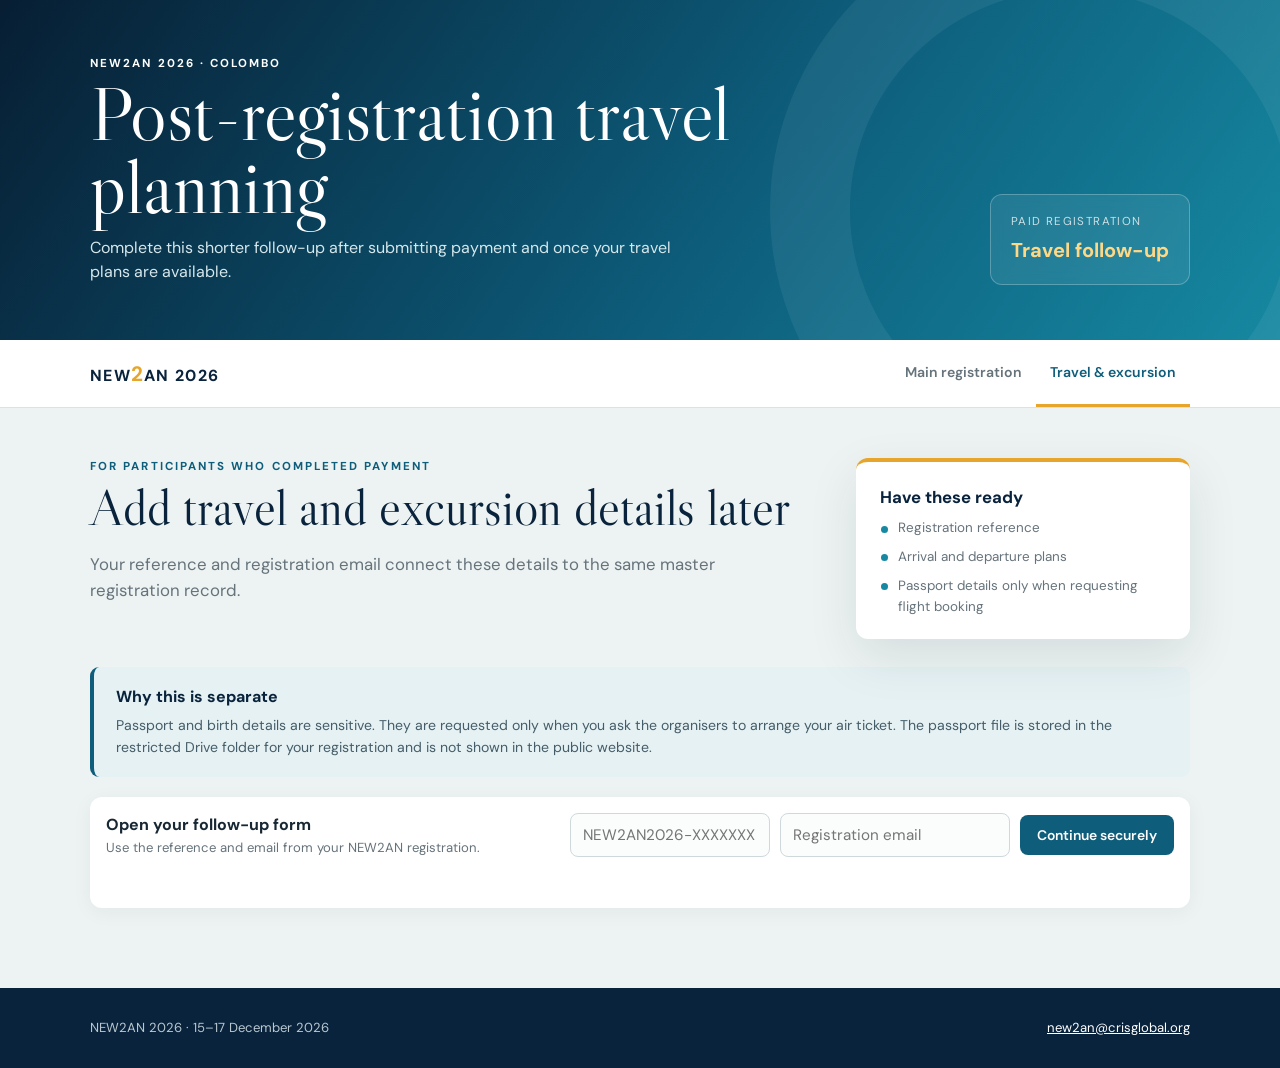
==== excursion.html @ 3b858850 "changes" ====
<!doctype html>
<html lang="en">
<head>
  <meta charset="utf-8">
  <meta name="viewport" content="width=device-width,initial-scale=1,viewport-fit=cover">
  <meta name="description" content="Secure NEW2AN 2026 post-registration travel and excursion planning.">
  <title>NEW2AN 2026 | Post-registration travel</title>
  <link rel="preconnect" href="https://fonts.googleapis.com">
  <link rel="preconnect" href="https://fonts.gstatic.com" crossorigin>
  <link href="https://fonts.googleapis.com/css2?family=DM+Sans:wght@400;500;600;700&amp;family=Libre+Caslon+Display&amp;display=swap" rel="stylesheet">
  <link rel="stylesheet" href="style.css?v=6">
  <link rel="stylesheet" href="extended.css?v=7">
  <script defer src="excursion.js?v=2"></script>
</head>
<body class="travel-page">
  <header class="travel-hero">
    <div class="wrap travel-hero-inner"><div><p class="eyebrow">NEW2AN 2026 · Colombo</p><h1>Post-registration travel planning</h1><p>Complete this shorter follow-up after submitting payment and once your travel plans are available.</p></div><div class="travel-step"><span>Paid registration</span><strong>Travel follow-up</strong></div></div>
  </header>
  <nav class="topbar"><a class="brand" href="index.html#registration">NEW<span>2</span>AN 2026</a><div><a class="nav-link" href="index.html#registration">Main registration</a><a class="nav-link active" href="excursion.html">Travel &amp; excursion</a></div></nav>

  <main class="wrap travel-main">
    <section class="travel-intro"><div><p class="eyebrow ink">For participants who completed payment</p><h2>Add travel and excursion details later</h2><p>Your reference and registration email connect these details to the same master registration record.</p></div><aside><strong>Have these ready</strong><span>Registration reference</span><span>Arrival and departure plans</span><span>Passport details only when requesting flight booking</span></aside></section>

    <section class="privacy-callout"><strong>Why this is separate</strong><p>Passport and birth details are sensitive. They are requested only when you ask the organisers to arrange your air ticket. The passport file is stored in the restricted Drive folder for your registration and is not shown in the public website.</p></section>

    <section id="unlock-card" class="lookup-card travel-lookup">
      <div><strong>Open your follow-up form</strong><span>Use the reference and email from your NEW2AN registration.</span></div>
      <input id="travel-reference" aria-label="Registration reference" placeholder="NEW2AN2026-XXXXXXX" autocomplete="off">
      <input id="travel-email" type="email" aria-label="Registration email" placeholder="Registration email" autocomplete="email">
      <button type="button" id="travel-load" class="btn primary">Continue securely</button>
      <p id="travel-load-message" class="form-message span-all" role="status" aria-live="polite"></p>
    </section>

    <form id="travel-form" class="form-shell travel-form" hidden novalidate>
      <div class="travel-progress"><span class="active">1 Verify</span><span>2 Travel</span><span>3 Excursion</span><span>4 Flight help</span><span>5 Confirm</span></div>
      <section class="form-section">
        <div class="section-heading"><span>01</span><div><h3>Verified registration</h3><p>We reuse your saved details rather than asking for them again.</p></div></div>
        <div class="record-banner"><div><small>Registration reference</small><strong id="loaded-reference"></strong></div><div><small>Participant</small><strong id="loaded-participant"></strong></div><div><small>Payment record</small><strong>Submitted</strong></div></div>
        <input name="Email" type="hidden">
      </section>

      <section class="form-section"><div class="section-heading"><span>02</span><div><h3>Visit planning</h3><p>Enter what is known now. These requests do not confirm bookings.</p></div></div><div class="grid two"><label>Full name as shown in passport<input name="Passport_Name"></label><label>Passport issuing country<input name="Passport_Issuing_Country"></label><label>Visa invitation support<select name="Visa_Support"><option>No</option><option>Yes — invitation/support letter needed</option><option>Not sure yet</option></select></label><label>Travel assistance<select name="Travel_Agency_Assistance" id="travel-assistance"><option>No</option><option>Yes — flight options</option><option>Yes — airport transfer</option><option>Yes — flights and transfer</option><option>Not sure yet</option></select></label><label>Accommodation assistance<select name="Accommodation_Assistance"><option>No</option><option>Yes — hotel recommendations</option><option>Yes — booking coordination</option><option>Not sure yet</option></select></label><label>Room preference<select name="Room_Preference"><option value="">Not decided</option><option>Single room</option><option>Twin room</option><option>Double room</option></select></label><label>Expected arrival date<input name="Arrival_Date" type="date"></label><label>Expected departure date<input name="Departure_Date" type="date"></label><label>Arrival flight / airport<input name="Arrival_Details"></label><label>Departure flight / airport<input name="Departure_Details"></label><label>Transport to conference venue<select name="Venue_Transport"><option value="">Not decided</option><option>Organizer-arranged transport requested</option><option>Hotel transport</option><option>Taxi / ride-hailing</option><option>Self-arranged</option></select></label><label>Dietary preference<select name="Dietary_Preference"><option value="">Not specified</option><option>Vegetarian</option><option>Non-vegetarian</option><option>Halal</option></select></label><label>Accessibility or mobility support<input name="Accessibility_Needs"></label><label>Emergency contact name<input name="Emergency_Contact_Name"></label><label>Emergency contact phone<input name="Emergency_Contact_Phone" type="tel"></label></div><label>Travel or accommodation notes<textarea name="Visit_Notes" rows="3"></textarea></label></section>

      <section class="form-section"><div class="section-heading"><span>03</span><div><h3>Excursion</h3><p>Record interest now; final route and arrangements will be issued separately.</p></div></div><div class="grid two"><label>Would you join the excursion?<select name="Excursion_Interest" id="travel-excursion-interest"><option>No</option><option>Yes</option><option>Maybe — send details when available</option></select></label><label>Total participants<input name="Excursion_Participant_Count" type="number" min="1" max="10" value="1"></label></div><div id="travel-excursion-details" hidden><div class="grid two"><label>Additional participant names<textarea name="Excursion_Participant_Names" rows="2"></textarea></label><label>Relationship / group details<input name="Excursion_Group_Details"></label><label>Activity level<select name="Excursion_Activity_Level"><option>Low — short walks and frequent rests</option><option selected>Moderate — normal sightseeing</option><option>Active — longer walks / uneven surfaces</option></select></label><label>Mobility needs<input name="Excursion_Mobility_Needs"></label><label>Dietary or allergy notes<input name="Excursion_Dietary_Needs"></label><label>Preferred guide language<input name="Excursion_Guide_Language"></label></div></div></section>

      <section id="ticket-details" class="form-section" hidden>
        <div class="section-heading"><span>04</span><div><h3>Flight &amp; passport requirements</h3><p>Required only when asking the organiser to arrange flight options.</p></div></div>
        <div class="identity-source"><strong>Reused from registration</strong><span id="reused-identity"></span></div>
        <div class="grid two"><label>Departure city / airport <b>*</b><input name="Ticket_Departure_City_Airport"></label><label>Preferred departure date from home country <b>*</b><input name="Preferred_Departure_Home_Date" type="date"></label><label>Preferred arrival date in Sri Lanka <b>*</b><input name="Preferred_Arrival_Sri_Lanka_Date" type="date"></label><label>Preferred departure date from Sri Lanka <b>*</b><input name="Preferred_Departure_Sri_Lanka_Date" type="date"></label><label>Preferred departure time from Sri Lanka <b>*</b><input name="Preferred_Departure_Sri_Lanka_Time" type="time"></label><label>Destination city / airport <b>*</b><input name="Ticket_Destination_City_Airport"></label><label>Passport number <b>*</b><input name="Passport_Number" autocomplete="off"></label><label>Date of birth <b>*</b><input name="Date_of_Birth" type="date"></label><label>Passport date of issue <b>*</b><input name="Passport_Issue_Date" type="date"></label><label>Passport date of expiry <b>*</b><input name="Passport_Expiry_Date" type="date"></label><label>Place / country of birth <b>*</b><input name="Place_Country_of_Birth"></label><label>Upload passport bio page <b>*</b><input id="passport-file" type="file" accept=".pdf,.jpg,.jpeg,.png,.webp,application/pdf,image/jpeg,image/png,image/webp"><small>One PDF or image, maximum 5 MB.</small></label><p id="passport-file-status" class="microcopy span-2">No passport file selected.</p></div>
      </section>

      <section class="form-section">
        <div class="section-heading"><span>05</span><div><h3>Review and submit</h3><p>Submitting adds these details to your existing master registration record.</p></div></div>
        <label class="check"><input type="checkbox" name="Travel_Details_Consent" required><span>I confirm that the details are accurate and authorise the NEW2AN organising team to use and, where necessary, share them with its approved travel service provider solely to coordinate the requested travel arrangements. <b>*</b></span></label>
        <button type="submit" id="travel-submit" class="btn primary submit">Save travel &amp; excursion details</button>
        <p id="travel-message" class="form-message" role="status" aria-live="polite"></p>
      </section>
    </form>
  </main>
  <footer><span>NEW2AN 2026 · 15–17 December 2026</span><a href="mailto:new2an@crisglobal.org">new2an@crisglobal.org</a></footer>
</body>
</html>
---- style.css ----
:root{--navy:#09233c;--blue:#0d5d7b;--sea:#1688a1;--gold:#e8a52b;--paper:#f6f3ed;--white:#fff;--ink:#172733;--muted:#66737b;--line:#dbe2e4;--danger:#a43d32;--shadow:0 18px 50px rgba(9,35,60,.1)}*{box-sizing:border-box}html{scroll-behavior:smooth}body{margin:0;background:var(--paper);color:var(--ink);font-family:'DM Sans',sans-serif;line-height:1.55}.wrap{width:min(1100px,calc(100% - 36px));margin-inline:auto}.hero{height:clamp(230px,30vw,410px);position:relative;overflow:hidden;background:var(--navy)}.hero img{width:100%;height:100%;object-fit:cover;object-position:center;display:block}.hero-shade{position:absolute;inset:0;background:linear-gradient(90deg,rgba(4,23,39,.73),rgba(4,23,39,.08) 55%,rgba(4,23,39,.2))}.hero-copy{position:absolute;left:max(18px,calc((100% - 1100px)/2));bottom:clamp(25px,5vw,70px);color:white;text-shadow:0 2px 20px rgba(0,0,0,.35)}.hero-copy h1,.intro h2,.dashboard h2{font-family:'Libre Caslon Display',serif;font-weight:400;margin:.15rem 0;font-size:clamp(2rem,4vw,4rem);line-height:1}.hero-copy>p:last-child{font-size:clamp(.9rem,2vw,1.2rem);margin:.7rem 0}.eyebrow{text-transform:uppercase;letter-spacing:.18em;font-size:.72rem;font-weight:700;margin:0}.eyebrow.ink{color:var(--blue)}.topbar{height:68px;background:rgba(255,255,255,.96);display:flex;align-items:center;justify-content:space-between;padding:0 max(18px,calc((100% - 1100px)/2));position:sticky;top:0;z-index:10;border-bottom:1px solid var(--line);backdrop-filter:blur(12px)}.brand{color:var(--navy);font-weight:700;text-decoration:none;letter-spacing:.08em}.brand span{color:var(--gold);font-size:1.3em}.nav-link{border:0;background:none;padding:23px 14px;color:var(--muted);font:600 .88rem inherit;cursor:pointer;border-bottom:3px solid transparent}.nav-link.active{color:var(--blue);border-color:var(--gold)}.view{display:none}.view.active{display:block}.intro{display:grid;grid-template-columns:1.6fr .8fr;gap:55px;align-items:center;padding-block:68px 36px}.intro h2{font-size:clamp(2rem,3vw,3.2rem);color:var(--navy)}.intro>div>p:last-child{color:var(--muted);font-size:1.05rem;max-width:700px}.fee-card{background:var(--navy);color:white;border-radius:16px;padding:25px 28px;box-shadow:var(--shadow);border-top:4px solid var(--gold)}.fee-card>span{font-size:.78rem;text-transform:uppercase;letter-spacing:.08em}.fee-card strong{display:block;font-size:3rem;line-height:1.15;margin:.35rem 0}.fee-card small{font-size:.9rem}.fee-card p{margin:0;color:#c4d1da}.fee-card em{display:block;margin-top:12px;padding-top:12px;border-top:1px solid #ffffff2b;font-size:.78rem;color:#f6c970}.notice{background:#fff7e7;border:1px solid #efd8a5;padding:15px 20px;border-radius:10px;color:#664b16}.lookup-card{background:white;margin-top:20px;padding:16px;border-radius:12px;display:grid;grid-template-columns:1fr 190px 220px auto;gap:10px;align-items:center;box-shadow:0 4px 20px rgba(9,35,60,.05)}.lookup-card div span{display:block;color:var(--muted);font-size:.82rem}.form-shell{margin-top:28px;margin-bottom:45px;background:white;border-radius:18px;box-shadow:var(--shadow);overflow:hidden}.progress{display:grid;grid-template-columns:repeat(4,1fr);background:var(--navy);color:#ffffff8c}.progress span{padding:14px;text-align:center;font-size:.8rem;border-right:1px solid #ffffff1c}.progress .active{color:white;border-bottom:3px solid var(--gold)}.form-section{padding:38px 46px;border-bottom:1px solid var(--line)}.section-heading{display:flex;gap:15px;align-items:flex-start;margin-bottom:28px}.section-heading>span{background:var(--blue);color:white;border-radius:50%;width:35px;height:35px;display:grid;place-items:center;font-size:.8rem;font-weight:700;flex:none}.section-heading h3{margin:0;color:var(--navy);font-family:'Libre Caslon Display',serif;font-size:1.8rem;font-weight:400}.section-heading p{margin:2px 0;color:var(--muted);font-size:.9rem}.grid{display:grid;gap:18px;margin-bottom:18px}.grid.two{grid-template-columns:repeat(2,1fr)}.grid.four{grid-template-columns:repeat(4,1fr)}.span-2{grid-column:span 2}.span-3{grid-column:span 3}label{display:flex;flex-direction:column;gap:7px;font-size:.84rem;font-weight:600;color:#344651}label b{color:var(--danger)}input,select,textarea{width:100%;border:1px solid #cfd9dc;border-radius:8px;background:#fbfcfc;color:var(--ink);font:400 .95rem 'DM Sans';padding:11px 12px;outline:none;transition:.2s}input:focus,select:focus,textarea:focus{border-color:var(--sea);box-shadow:0 0 0 3px rgba(22,136,161,.12)}input:invalid:not(:placeholder-shown){border-color:#d78b82}textarea{resize:vertical}.check{flex-direction:row;align-items:flex-start;margin:16px 0;font-weight:400}.check input{width:18px;height:18px;accent-color:var(--blue);flex:none;margin-top:2px}.check a{color:var(--blue)}.paper-card{border:1px solid var(--line);border-left:4px solid var(--gold);padding:18px;border-radius:8px;margin:14px 0;background:#fafcfc}.paper-card h4{margin:0 0 14px;color:var(--navy)}.microcopy{font-size:.8rem;color:var(--muted);background:#f1f6f7;padding:10px;border-radius:6px}.summary{display:flex;align-items:center;justify-content:space-between;background:var(--navy);color:white;padding:22px 25px;border-radius:10px;margin-bottom:25px}.summary span{font-weight:700}.summary small{display:block;color:#bcd0d7;font-weight:400}.summary strong{font-size:1.6rem;color:#ffd886;white-space:nowrap}.policy-box{background:#f8f5ee;border:1px solid #e8dfcf;padding:14px 18px;border-radius:9px;margin:20px 0}.policy-box p{font-size:.85rem}.btn{border:0;border-radius:8px;padding:11px 17px;font:600 .87rem 'DM Sans';cursor:pointer;transition:.2s}.btn:hover{transform:translateY(-1px)}.btn.primary{background:var(--blue);color:white}.btn.secondary{background:#e8f1f3;color:var(--blue)}.btn.submit{width:100%;padding:15px;font-size:1rem}.btn:disabled{opacity:.55;cursor:wait}.form-message{min-height:24px;text-align:center;font-size:.88rem}.form-message.error{color:var(--danger)}.form-message.success{color:#18704d}.support-grid{display:grid;grid-template-columns:repeat(2,1fr);gap:20px;margin-bottom:70px}.support-grid article{background:white;border-radius:12px;padding:25px;border-top:3px solid var(--sea)}.support-grid article>span{color:var(--blue);font-size:.75rem;text-transform:uppercase;font-weight:700;letter-spacing:.08em}.support-grid h3{margin:8px 0 0}.support-grid p{color:var(--muted);font-size:.88rem}.support-grid a{display:block;color:var(--blue);margin-top:4px}.support-grid .pending{border-top-color:#aab4b8}.dashboard{padding-block:60px;min-height:60vh}.login-panel{max-width:430px;margin:auto;background:white;padding:35px;border-radius:16px;box-shadow:var(--shadow)}.login-panel h2{font-size:2rem}.login-panel label{margin:15px 0}.dashboard-head{display:flex;justify-content:space-between;align-items:end}.dashboard-head h2{font-size:2.8rem}.metrics{display:grid;grid-template-columns:repeat(4,1fr);gap:14px;margin:25px 0}.metric{background:white;padding:20px;border-radius:10px}.metric strong{display:block;font-size:1.7rem;color:var(--navy)}.metric span{font-size:.8rem;color:var(--muted)}.table-wrap{overflow:auto;background:white;border-radius:10px}table{border-collapse:collapse;width:100%;font-size:.78rem}th,td{text-align:left;padding:11px;border-bottom:1px solid var(--line);white-space:nowrap}th{background:var(--navy);color:white;position:sticky;top:0}footer{background:var(--navy);color:#b9c8d0;padding:30px max(18px,calc((100% - 1100px)/2));display:flex;justify-content:space-between;font-size:.82rem}footer a{color:white}@media(max-width:800px){.hero{height:260px}.hero img{object-position:center}.intro{grid-template-columns:1fr;gap:20px;padding-top:45px}.lookup-card{grid-template-columns:1fr}.grid.two,.grid.four,.support-grid{grid-template-columns:1fr}.span-2,.span-3{grid-column:auto}.form-section{padding:30px 20px}.progress span{font-size:0;padding:12px}.progress span:before{content:counter(progress);font-size:.8rem}.progress{counter-reset:progress}.progress span{counter-increment:progress}.metrics{grid-template-columns:repeat(2,1fr)}.dashboard-head,footer{align-items:flex-start;gap:16px;flex-direction:column}}@media(max-width:480px){.wrap{width:min(100% - 22px,1100px)}.hero{height:230px}.hero img{width:1080px;max-width:none;position:absolute;left:50%;transform:translateX(-50%)}.topbar{height:60px}.nav-link{padding:19px 8px}.form-shell{border-radius:10px}.fee-card strong{font-size:2.5rem}}
---- extended.css ----
.progress{grid-template-columns:repeat(6,1fr)}
.past-event{background:#f7fafb;border:1px solid var(--line);border-left:4px solid var(--gold);border-radius:8px;padding:18px 20px;margin-bottom:20px}
.past-event strong,.past-event span{display:block}.past-event span{color:var(--blue);font-size:.86rem;margin-top:4px}.past-event p{color:var(--muted);font-size:.84rem;margin:8px 0}.past-event a{color:var(--blue);font-size:.84rem}
.proforma-box{display:flex;align-items:center;justify-content:space-between;gap:18px;background:#edf6f7;border:1px solid #c9e0e4;padding:17px 20px;border-radius:9px;margin:20px 0}
.proforma-box strong,.proforma-box span{display:block}
.proforma-box span{color:var(--muted);font-size:.8rem;margin-top:3px}
label small{color:var(--muted);font-weight:400;line-height:1.4}
/* Keep required markers on the same line as their label text. The base label
   uses a column flex layout, which otherwise treats the marker as a new row. */
label:not(.check){display:block}
label:not(.check)>input,label:not(.check)>select,label:not(.check)>textarea{display:block;margin-top:7px}
.grid{align-items:end}
.form-section>label:not(.check){margin-bottom:18px}
@media(max-width:800px){.proforma-box{align-items:stretch;flex-direction:column}.proforma-box .btn{width:100%}}
.future-events{background:#f7fafb;border:1px solid var(--line);border-radius:8px;padding:16px 20px;margin:0 0 20px}.future-events h4{margin:0 0 10px;color:var(--navy)}.event-choice{padding:10px 0;border-top:1px solid var(--line)}.event-choice small{display:block;margin-top:3px}
.special-events .event-choice:first-child{border-top:0}.event-choice em{display:block;margin-top:4px;color:var(--muted);font-size:.82rem;font-style:normal}.special-events input{margin-top:4px}
.event-flyer{margin:20px 0;padding:14px;background:#f7fafb;border:1px solid var(--line);border-radius:10px}.event-flyer img{display:block;width:min(100%,520px);height:auto;margin:auto;border-radius:6px}.event-flyer figcaption{margin-top:8px;text-align:center;color:var(--muted);font-size:.8rem}.past-events-toggle{border:0;background:none;color:var(--blue);font:inherit;font-weight:700;padding:10px 0;cursor:pointer}.past-event-row{padding:10px 0;border-top:1px solid var(--line)}.past-event-row:first-of-type{border-top:0}.past-event-row strong,.past-event-row small{display:block}.past-event-row small{margin-top:3px;color:var(--muted)}.disabled-panel{background:#f2f4f5;border-color:#d8dfe2}.disabled-panel #gala-active-fields{opacity:.55}.billing-disabled input,.billing-disabled textarea{background:#eef1f2;color:#7a858a}
.workshop-admin{background:white;border-radius:12px;padding:26px;margin:25px 0;box-shadow:var(--shadow)}.admin-workshop-row{display:flex;justify-content:space-between;align-items:center;gap:15px;padding:12px 0;border-bottom:1px solid var(--line)}.admin-workshop-row span{display:block;color:var(--muted);font-size:.8rem}.admin-actions{display:flex;justify-content:flex-end;gap:10px}
@media(max-width:800px){.admin-workshop-row,.admin-actions{align-items:stretch;flex-direction:column}.workshop-admin{padding:20px 15px}.future-events{padding:14px}}
.nav-link{text-decoration:none}.excursion-price{display:flex;justify-content:space-between;gap:18px;align-items:center;margin:-8px 0 22px;padding:16px 18px;border:1px solid #efd8a5;border-left:4px solid var(--gold);border-radius:9px;background:#fff7e7}.excursion-price strong{color:var(--navy)}.excursion-price span{color:#664b16;font-size:.84rem;text-align:right}@media(max-width:600px){.excursion-price{align-items:flex-start;flex-direction:column}.excursion-price span{text-align:left}}
.official-payment{display:flex;align-items:center;justify-content:space-between;gap:18px;margin:18px 0;padding:16px 18px;border:1px solid #c9e0e4;border-left:4px solid var(--blue);border-radius:9px;background:#edf6f7}.official-payment strong,.official-payment span{display:block}.official-payment span{margin-top:3px;color:var(--muted);font-size:.82rem}.separate-charge{margin:20px 0;padding:20px;border:1px solid #efd8a5;border-radius:10px;background:#fffaf0}.section-heading.compact{margin-bottom:14px}.section-heading.compact>span{width:32px;height:32px;font-size:.8rem}.events-view{padding-top:38px;padding-bottom:55px}.events-view .dashboard-head{align-items:flex-start}.event-grid{display:grid;grid-template-columns:repeat(2,minmax(0,1fr));gap:20px}.event-card{background:#fff;border:1px solid var(--line);border-radius:12px;padding:24px;box-shadow:var(--shadow)}.event-card>span{color:var(--blue);font-size:.74rem;font-weight:700;letter-spacing:.08em;text-transform:uppercase}.event-card h3{margin:7px 0 10px;color:var(--navy)}.event-card p{color:var(--muted)}.event-card.featured{border-top:4px solid var(--gold)}.event-card.pending{background:#f7fafb;box-shadow:none}.event-price{display:grid;grid-template-columns:1fr 1fr auto;gap:12px;align-items:center;padding:12px 0;border-top:1px solid var(--line)}.event-price strong{color:var(--navy)}.event-price span{color:var(--muted);font-size:.84rem}.topbar>div{display:flex;flex-wrap:wrap;justify-content:flex-end}.btn[hidden]{display:none}
@media(max-width:800px){.official-payment{align-items:stretch;flex-direction:column}.official-payment .btn{width:100%;text-align:center}.event-grid{grid-template-columns:1fr}.event-price{grid-template-columns:1fr}.topbar{height:auto;min-height:60px;align-items:center;gap:4px;flex-wrap:wrap;padding-block:7px}.topbar>div{width:100%;gap:2px;justify-content:flex-start}.nav-link{padding:8px 9px}}
.whatsapp-support{position:fixed;right:max(18px,env(safe-area-inset-right));bottom:max(18px,env(safe-area-inset-bottom));z-index:60;display:flex;flex-direction:column;align-items:flex-end;gap:12px}.whatsapp-fab{display:flex;align-items:center;gap:9px;border:0;border-radius:999px;padding:12px 18px;background:#138a4b;color:#fff;font:700 .88rem 'DM Sans',sans-serif;box-shadow:0 10px 30px rgba(8,76,40,.28);cursor:pointer;transition:transform .2s,box-shadow .2s}.whatsapp-fab:hover{transform:translateY(-2px);box-shadow:0 14px 34px rgba(8,76,40,.34)}.whatsapp-fab:focus-visible,.whatsapp-close:focus-visible,.whatsapp-send:focus-visible{outline:3px solid #f4bd54;outline-offset:3px}.whatsapp-fab svg{width:24px;height:24px;fill:currentColor}.whatsapp-panel{position:absolute;right:0;bottom:64px;width:min(430px,calc(100vw - 36px));max-height:min(720px,calc(100vh - 105px));overflow:auto;overscroll-behavior:contain;background:#fff;border:1px solid #cbdade;border-radius:18px;box-shadow:0 24px 70px rgba(9,35,60,.25)}.whatsapp-panel[hidden]{display:none}.whatsapp-panel-head{position:sticky;top:0;z-index:2;display:flex;align-items:flex-start;justify-content:space-between;gap:15px;padding:20px 20px 16px;background:#0c5030;color:#fff;border-radius:17px 17px 0 0}.whatsapp-panel-head h2{margin:2px 0 3px;font-family:'Libre Caslon Display',serif;font-size:1.55rem;font-weight:400}.whatsapp-panel-head p{margin:0;color:#d6eadf;font-size:.78rem}.whatsapp-kicker{font-size:.67rem;font-weight:700;letter-spacing:.12em;text-transform:uppercase;color:#aee8c6}.whatsapp-close{flex:none;width:34px;height:34px;border:1px solid rgba(255,255,255,.28);border-radius:50%;background:rgba(255,255,255,.1);color:#fff;font-size:1.5rem;line-height:1;cursor:pointer}.whatsapp-panel form{padding:18px 20px 20px}.whatsapp-panel label{margin-bottom:13px}.whatsapp-fields{display:grid;gap:12px}.whatsapp-fields.two{grid-template-columns:repeat(2,minmax(0,1fr))}.whatsapp-recipient{margin:4px 0 13px;padding:11px 13px;border:1px solid #b9dfc8;border-left:4px solid #138a4b;border-radius:8px;background:#eff9f3;color:#244b34;font-size:.78rem}.whatsapp-recipient strong{display:block;color:#0c5030;font-size:.86rem}.whatsapp-preview{margin:0 0 13px;padding:12px;border-radius:9px;background:#f1f6f7;border:1px solid #d8e4e6}.whatsapp-preview>strong{display:block;margin-bottom:7px;color:var(--navy);font-size:.78rem}.whatsapp-preview pre{margin:0;white-space:pre-wrap;overflow-wrap:anywhere;font:400 .75rem/1.55 ui-monospace,SFMono-Regular,Menlo,monospace;color:#29404d}.whatsapp-programme-note,.whatsapp-privacy{margin:10px 0;color:var(--muted);font-size:.72rem;line-height:1.45}.whatsapp-programme-note{padding:9px 10px;border-radius:7px;background:#fff7e7;color:#664b16}.whatsapp-programme-note a{color:var(--blue)}.whatsapp-status{min-height:19px;margin:8px 0;font-size:.76rem;color:var(--danger)}.whatsapp-send{width:100%;border:0;border-radius:9px;padding:12px 16px;background:#138a4b;color:#fff;font:700 .9rem 'DM Sans',sans-serif;cursor:pointer}.whatsapp-send:hover{background:#0c7440}
@media(max-width:600px){.whatsapp-support{right:10px;bottom:max(10px,env(safe-area-inset-bottom))}.whatsapp-panel{position:fixed;left:10px;right:10px;bottom:76px;width:auto;max-height:calc(100vh - 92px);border-radius:15px}.whatsapp-panel-head{border-radius:14px 14px 0 0}.whatsapp-fields.two{grid-template-columns:1fr}.whatsapp-fab span{font-size:.8rem}}
.travel-page{background:#edf3f2}.travel-hero{position:relative;overflow:hidden;background:linear-gradient(125deg,#071e33 0%,#0d5d7b 58%,#1688a1 100%);color:#fff}.travel-hero:after{content:"";position:absolute;right:-90px;bottom:-170px;width:440px;height:440px;border:80px solid rgba(255,255,255,.06);border-radius:50%}.travel-hero-inner{min-height:285px;display:flex;align-items:flex-end;justify-content:space-between;gap:30px;padding-block:55px;position:relative;z-index:1}.travel-hero h1{font:400 clamp(2.6rem,6vw,5.5rem)/.95 'Libre Caslon Display',serif;margin:.25rem 0 .8rem;max-width:760px}.travel-hero p:last-child{margin:0;color:#d6e7eb;max-width:620px}.travel-step{min-width:190px;padding:18px 20px;border:1px solid rgba(255,255,255,.25);border-radius:12px;background:rgba(255,255,255,.08);backdrop-filter:blur(8px)}.travel-step span,.travel-step strong{display:block}.travel-step span{font-size:.72rem;text-transform:uppercase;letter-spacing:.12em;color:#cbe0e5}.travel-step strong{font-size:1.25rem;margin-top:4px;color:#ffd886}.travel-main{padding-block:50px 80px}.travel-intro{display:grid;grid-template-columns:1.6fr .75fr;gap:55px;align-items:start}.travel-intro h2{font:400 clamp(2rem,4vw,3.3rem)/1.05 'Libre Caslon Display',serif;color:var(--navy);margin:.3rem 0 1rem}.travel-intro>div>p:last-child{color:var(--muted);font-size:1.05rem}.travel-intro aside{display:grid;gap:8px;background:#fff;padding:22px 24px;border-radius:12px;border-top:4px solid var(--gold);box-shadow:var(--shadow)}.travel-intro aside strong{color:var(--navy);font-size:1.05rem}.travel-intro aside span{padding-left:18px;color:var(--muted);font-size:.84rem;position:relative}.travel-intro aside span:before{content:"";position:absolute;left:1px;top:.55em;width:7px;height:7px;border-radius:50%;background:var(--sea)}.privacy-callout{margin:28px 0 20px;padding:18px 22px;border-left:4px solid var(--blue);border-radius:9px;background:#e5f1f3}.privacy-callout strong{color:var(--navy)}.privacy-callout p{margin:.3rem 0 0;color:#455d68;font-size:.88rem}.travel-lookup{grid-template-columns:1fr 200px 230px auto;margin-top:0}.span-all{grid-column:1/-1;margin:0}.travel-form{margin-top:28px}.travel-progress{display:grid;grid-template-columns:repeat(4,1fr);background:var(--navy);color:#ffffff8c}.travel-progress span{padding:14px;text-align:center;font-size:.8rem;border-right:1px solid #ffffff1c}.travel-progress .active{color:#fff;border-bottom:3px solid var(--gold)}.record-banner{display:grid;grid-template-columns:repeat(2,1fr);gap:16px;margin-bottom:24px;padding:17px 20px;border:1px solid #c9e0e4;border-radius:9px;background:#edf6f7}.record-banner small,.record-banner strong{display:block}.record-banner small{color:var(--muted);font-size:.7rem;text-transform:uppercase;letter-spacing:.08em}.record-banner strong{color:var(--navy);margin-top:3px}.choice-field{margin:0;padding:0;border:0}.choice-field legend{margin-bottom:14px;color:#344651;font-size:.9rem;font-weight:600}.choice-field legend b{color:var(--danger)}.choice{display:flex;flex-direction:row;align-items:flex-start;gap:12px;margin:10px 0;padding:15px 17px;border:1px solid var(--line);border-radius:9px;background:#fbfcfc;cursor:pointer}.choice:has(input:checked){border-color:var(--sea);background:#edf6f7;box-shadow:0 0 0 2px rgba(22,136,161,.1)}.choice input{width:18px;height:18px;margin:3px 0 0;accent-color:var(--blue);flex:none}.choice span,.choice strong{display:block}.choice span{font-weight:400;color:var(--muted)}.choice strong{color:var(--navy)}.travel-form input[readonly]{background:#edf1f2;color:#53656d;cursor:not-allowed}.travel-form [hidden]{display:none!important}
@media(max-width:800px){.travel-hero-inner{min-height:250px;align-items:flex-start;flex-direction:column;justify-content:center}.travel-step{min-width:0;width:100%}.travel-intro{grid-template-columns:1fr;gap:22px}.travel-lookup{grid-template-columns:1fr}.record-banner{grid-template-columns:1fr}.travel-progress span{font-size:.7rem;padding:11px 5px}}
.travel-page{font-family:'DM Sans',sans-serif;color:var(--ink)}.travel-page .topbar{height:68px;background:rgba(255,255,255,.96);display:flex;align-items:center;justify-content:space-between;padding:0 max(18px,calc((100% - 1100px)/2));position:sticky;top:0;z-index:10;border-bottom:1px solid var(--line)}.travel-page .brand{color:var(--navy);font-weight:700;text-decoration:none;letter-spacing:.08em}.travel-page .brand span{color:var(--gold);font-size:1.3em}.travel-page .nav-link{display:inline-block;text-decoration:none;padding:23px 14px;color:var(--muted);font:600 .88rem 'DM Sans',sans-serif;border-bottom:3px solid transparent}.travel-page .nav-link.active{color:var(--blue);border-color:var(--gold)}.travel-progress{grid-template-columns:repeat(3,1fr)}.record-banner{grid-template-columns:repeat(4,1fr);margin-bottom:0}.identity-source{display:flex;justify-content:space-between;gap:18px;margin:-6px 0 24px;padding:13px 16px;border-radius:8px;background:#f1f6f7;color:var(--muted);font-size:.82rem}.identity-source strong{color:var(--navy)}
@media(max-width:800px){.travel-page .topbar{height:auto;min-height:60px;align-items:center;gap:4px;flex-wrap:wrap;padding:7px 18px}.travel-page .topbar>div{width:100%;display:flex;gap:2px;justify-content:flex-start}.travel-page .nav-link{padding:8px 9px}.record-banner{grid-template-columns:repeat(2,1fr)}.identity-source{align-items:flex-start;flex-direction:column}}
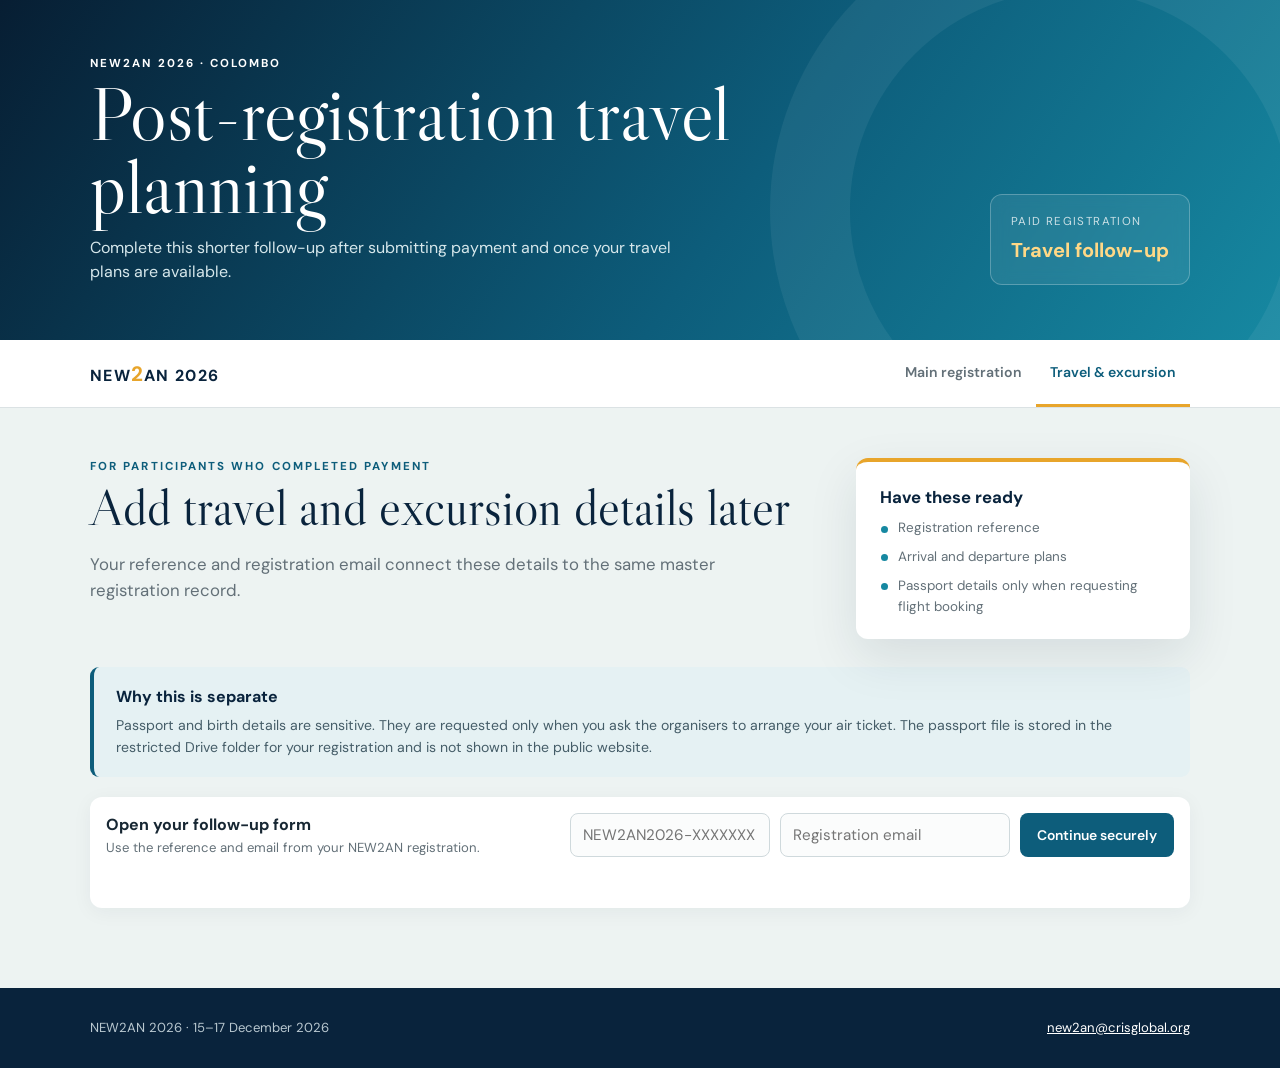
==== commit 452b2f34: "corrections" ====
--- a/excursion.html
+++ b/excursion.html
@@ -9,7 +9,7 @@
   <link rel="preconnect" href="https://fonts.gstatic.com" crossorigin>
   <link href="https://fonts.googleapis.com/css2?family=DM+Sans:wght@400;500;600;700&amp;family=Libre+Caslon+Display&amp;display=swap" rel="stylesheet">
   <link rel="stylesheet" href="style.css?v=6">
-  <link rel="stylesheet" href="extended.css?v=7">
+  <link rel="stylesheet" href="extended.css?v=9">
   <script defer src="excursion.js?v=2"></script>
 </head>
 <body class="travel-page">
--- a/extended.css
+++ b/extended.css
@@ -1,6 +1,7 @@
 .progress{grid-template-columns:repeat(6,1fr)}
 .past-event{background:#f7fafb;border:1px solid var(--line);border-left:4px solid var(--gold);border-radius:8px;padding:18px 20px;margin-bottom:20px}
 .past-event strong,.past-event span{display:block}.past-event span{color:var(--blue);font-size:.86rem;margin-top:4px}.past-event p{color:var(--muted);font-size:.84rem;margin:8px 0}.past-event a{color:var(--blue);font-size:.84rem}
+.btn:focus-visible,.nav-link:focus-visible,.brand:focus-visible,.past-events-toggle:focus-visible,footer a:focus-visible,.support-grid a:focus-visible{outline:3px solid #d99000;outline-offset:3px}
 .proforma-box{display:flex;align-items:center;justify-content:space-between;gap:18px;background:#edf6f7;border:1px solid #c9e0e4;padding:17px 20px;border-radius:9px;margin:20px 0}
 .proforma-box strong,.proforma-box span{display:block}
 .proforma-box span{color:var(--muted);font-size:.8rem;margin-top:3px}
@@ -14,15 +15,18 @@
 @media(max-width:800px){.proforma-box{align-items:stretch;flex-direction:column}.proforma-box .btn{width:100%}}
 .future-events{background:#f7fafb;border:1px solid var(--line);border-radius:8px;padding:16px 20px;margin:0 0 20px}.future-events h4{margin:0 0 10px;color:var(--navy)}.event-choice{padding:10px 0;border-top:1px solid var(--line)}.event-choice small{display:block;margin-top:3px}
 .special-events .event-choice:first-child{border-top:0}.event-choice em{display:block;margin-top:4px;color:var(--muted);font-size:.82rem;font-style:normal}.special-events input{margin-top:4px}
-.event-flyer{margin:20px 0;padding:14px;background:#f7fafb;border:1px solid var(--line);border-radius:10px}.event-flyer img{display:block;width:min(100%,520px);height:auto;margin:auto;border-radius:6px}.event-flyer figcaption{margin-top:8px;text-align:center;color:var(--muted);font-size:.8rem}.past-events-toggle{border:0;background:none;color:var(--blue);font:inherit;font-weight:700;padding:10px 0;cursor:pointer}.past-event-row{padding:10px 0;border-top:1px solid var(--line)}.past-event-row:first-of-type{border-top:0}.past-event-row strong,.past-event-row small{display:block}.past-event-row small{margin-top:3px;color:var(--muted)}.disabled-panel{background:#f2f4f5;border-color:#d8dfe2}.disabled-panel #gala-active-fields{opacity:.55}.billing-disabled input,.billing-disabled textarea{background:#eef1f2;color:#7a858a}
+.event-flyer{margin:20px 0;padding:14px;background:#f7fafb;border:1px solid var(--line);border-radius:10px}.event-flyer img{display:block;width:min(100%,520px);height:auto;margin:auto;border-radius:6px}.event-flyer figcaption{margin-top:8px;text-align:center;color:var(--muted);font-size:.8rem}.past-events-toggle{min-height:44px;border:0;background:none;color:var(--blue);font:inherit;font-weight:700;padding:10px 0;cursor:pointer}.past-event-row{padding:10px 0;border-top:1px solid var(--line)}.past-event-row:first-of-type{border-top:0}.past-event-row strong,.past-event-row small{display:block}.past-event-row small{margin-top:3px;color:var(--muted)}.disabled-panel{background:#f2f4f5;border-color:#d8dfe2}.disabled-panel #gala-active-fields{opacity:.55}.billing-disabled input,.billing-disabled textarea{background:#eef1f2;color:#7a858a}
 .workshop-admin{background:white;border-radius:12px;padding:26px;margin:25px 0;box-shadow:var(--shadow)}.admin-workshop-row{display:flex;justify-content:space-between;align-items:center;gap:15px;padding:12px 0;border-bottom:1px solid var(--line)}.admin-workshop-row span{display:block;color:var(--muted);font-size:.8rem}.admin-actions{display:flex;justify-content:flex-end;gap:10px}
 @media(max-width:800px){.admin-workshop-row,.admin-actions{align-items:stretch;flex-direction:column}.workshop-admin{padding:20px 15px}.future-events{padding:14px}}
 .nav-link{text-decoration:none}.excursion-price{display:flex;justify-content:space-between;gap:18px;align-items:center;margin:-8px 0 22px;padding:16px 18px;border:1px solid #efd8a5;border-left:4px solid var(--gold);border-radius:9px;background:#fff7e7}.excursion-price strong{color:var(--navy)}.excursion-price span{color:#664b16;font-size:.84rem;text-align:right}@media(max-width:600px){.excursion-price{align-items:flex-start;flex-direction:column}.excursion-price span{text-align:left}}
 .official-payment{display:flex;align-items:center;justify-content:space-between;gap:18px;margin:18px 0;padding:16px 18px;border:1px solid #c9e0e4;border-left:4px solid var(--blue);border-radius:9px;background:#edf6f7}.official-payment strong,.official-payment span{display:block}.official-payment span{margin-top:3px;color:var(--muted);font-size:.82rem}.separate-charge{margin:20px 0;padding:20px;border:1px solid #efd8a5;border-radius:10px;background:#fffaf0}.section-heading.compact{margin-bottom:14px}.section-heading.compact>span{width:32px;height:32px;font-size:.8rem}.events-view{padding-top:38px;padding-bottom:55px}.events-view .dashboard-head{align-items:flex-start}.event-grid{display:grid;grid-template-columns:repeat(2,minmax(0,1fr));gap:20px}.event-card{background:#fff;border:1px solid var(--line);border-radius:12px;padding:24px;box-shadow:var(--shadow)}.event-card>span{color:var(--blue);font-size:.74rem;font-weight:700;letter-spacing:.08em;text-transform:uppercase}.event-card h3{margin:7px 0 10px;color:var(--navy)}.event-card p{color:var(--muted)}.event-card.featured{border-top:4px solid var(--gold)}.event-card.pending{background:#f7fafb;box-shadow:none}.event-price{display:grid;grid-template-columns:1fr 1fr auto;gap:12px;align-items:center;padding:12px 0;border-top:1px solid var(--line)}.event-price strong{color:var(--navy)}.event-price span{color:var(--muted);font-size:.84rem}.topbar>div{display:flex;flex-wrap:wrap;justify-content:flex-end}.btn[hidden]{display:none}
 @media(max-width:800px){.official-payment{align-items:stretch;flex-direction:column}.official-payment .btn{width:100%;text-align:center}.event-grid{grid-template-columns:1fr}.event-price{grid-template-columns:1fr}.topbar{height:auto;min-height:60px;align-items:center;gap:4px;flex-wrap:wrap;padding-block:7px}.topbar>div{width:100%;gap:2px;justify-content:flex-start}.nav-link{padding:8px 9px}}
-.whatsapp-support{position:fixed;right:max(18px,env(safe-area-inset-right));bottom:max(18px,env(safe-area-inset-bottom));z-index:60;display:flex;flex-direction:column;align-items:flex-end;gap:12px}.whatsapp-fab{display:flex;align-items:center;gap:9px;border:0;border-radius:999px;padding:12px 18px;background:#138a4b;color:#fff;font:700 .88rem 'DM Sans',sans-serif;box-shadow:0 10px 30px rgba(8,76,40,.28);cursor:pointer;transition:transform .2s,box-shadow .2s}.whatsapp-fab:hover{transform:translateY(-2px);box-shadow:0 14px 34px rgba(8,76,40,.34)}.whatsapp-fab:focus-visible,.whatsapp-close:focus-visible,.whatsapp-send:focus-visible{outline:3px solid #f4bd54;outline-offset:3px}.whatsapp-fab svg{width:24px;height:24px;fill:currentColor}.whatsapp-panel{position:absolute;right:0;bottom:64px;width:min(430px,calc(100vw - 36px));max-height:min(720px,calc(100vh - 105px));overflow:auto;overscroll-behavior:contain;background:#fff;border:1px solid #cbdade;border-radius:18px;box-shadow:0 24px 70px rgba(9,35,60,.25)}.whatsapp-panel[hidden]{display:none}.whatsapp-panel-head{position:sticky;top:0;z-index:2;display:flex;align-items:flex-start;justify-content:space-between;gap:15px;padding:20px 20px 16px;background:#0c5030;color:#fff;border-radius:17px 17px 0 0}.whatsapp-panel-head h2{margin:2px 0 3px;font-family:'Libre Caslon Display',serif;font-size:1.55rem;font-weight:400}.whatsapp-panel-head p{margin:0;color:#d6eadf;font-size:.78rem}.whatsapp-kicker{font-size:.67rem;font-weight:700;letter-spacing:.12em;text-transform:uppercase;color:#aee8c6}.whatsapp-close{flex:none;width:34px;height:34px;border:1px solid rgba(255,255,255,.28);border-radius:50%;background:rgba(255,255,255,.1);color:#fff;font-size:1.5rem;line-height:1;cursor:pointer}.whatsapp-panel form{padding:18px 20px 20px}.whatsapp-panel label{margin-bottom:13px}.whatsapp-fields{display:grid;gap:12px}.whatsapp-fields.two{grid-template-columns:repeat(2,minmax(0,1fr))}.whatsapp-recipient{margin:4px 0 13px;padding:11px 13px;border:1px solid #b9dfc8;border-left:4px solid #138a4b;border-radius:8px;background:#eff9f3;color:#244b34;font-size:.78rem}.whatsapp-recipient strong{display:block;color:#0c5030;font-size:.86rem}.whatsapp-preview{margin:0 0 13px;padding:12px;border-radius:9px;background:#f1f6f7;border:1px solid #d8e4e6}.whatsapp-preview>strong{display:block;margin-bottom:7px;color:var(--navy);font-size:.78rem}.whatsapp-preview pre{margin:0;white-space:pre-wrap;overflow-wrap:anywhere;font:400 .75rem/1.55 ui-monospace,SFMono-Regular,Menlo,monospace;color:#29404d}.whatsapp-programme-note,.whatsapp-privacy{margin:10px 0;color:var(--muted);font-size:.72rem;line-height:1.45}.whatsapp-programme-note{padding:9px 10px;border-radius:7px;background:#fff7e7;color:#664b16}.whatsapp-programme-note a{color:var(--blue)}.whatsapp-status{min-height:19px;margin:8px 0;font-size:.76rem;color:var(--danger)}.whatsapp-send{width:100%;border:0;border-radius:9px;padding:12px 16px;background:#138a4b;color:#fff;font:700 .9rem 'DM Sans',sans-serif;cursor:pointer}.whatsapp-send:hover{background:#0c7440}
+.whatsapp-support{position:fixed;right:max(18px,env(safe-area-inset-right));bottom:max(18px,env(safe-area-inset-bottom));z-index:60;display:flex;flex-direction:column;align-items:flex-end;gap:12px}.whatsapp-fab{display:flex;align-items:center;gap:9px;border:0;border-radius:999px;padding:12px 18px;background:#138a4b;color:#fff;font:700 .88rem 'DM Sans',sans-serif;box-shadow:0 10px 30px rgba(8,76,40,.28);cursor:pointer;transition:transform .2s,box-shadow .2s}.whatsapp-fab:hover{transform:translateY(-2px);box-shadow:0 14px 34px rgba(8,76,40,.34)}.whatsapp-fab:focus-visible,.whatsapp-close:focus-visible,.whatsapp-send:focus-visible{outline:3px solid #f4bd54;outline-offset:3px}.whatsapp-fab svg{width:24px;height:24px;fill:currentColor}.whatsapp-panel{position:absolute;right:0;bottom:64px;width:min(430px,calc(100vw - 36px));max-height:min(720px,calc(100vh - 105px));overflow:auto;overscroll-behavior:contain;background:#fff;border:1px solid #cbdade;border-radius:18px;box-shadow:0 24px 70px rgba(9,35,60,.25)}.whatsapp-panel[hidden]{display:none}.whatsapp-panel-head{position:sticky;top:0;z-index:2;display:flex;align-items:flex-start;justify-content:space-between;gap:15px;padding:20px 20px 16px;background:#0c5030;color:#fff;border-radius:17px 17px 0 0}.whatsapp-panel-head h2{margin:2px 0 3px;font-family:'Libre Caslon Display',serif;font-size:1.55rem;font-weight:400}.whatsapp-panel-head p{margin:0;color:#d6eadf;font-size:.78rem}.whatsapp-kicker{font-size:.67rem;font-weight:700;letter-spacing:.12em;text-transform:uppercase;color:#aee8c6}.whatsapp-close{flex:none;width:44px;height:44px;border:1px solid rgba(255,255,255,.28);border-radius:50%;background:rgba(255,255,255,.1);color:#fff;font-size:1.5rem;line-height:1;cursor:pointer}.whatsapp-panel form{padding:18px 20px 20px}.whatsapp-panel label{margin-bottom:13px}.whatsapp-fields{display:grid;gap:12px}.whatsapp-fields.two{grid-template-columns:repeat(2,minmax(0,1fr))}.whatsapp-recipient{margin:4px 0 13px;padding:11px 13px;border:1px solid #b9dfc8;border-left:4px solid #138a4b;border-radius:8px;background:#eff9f3;color:#244b34;font-size:.78rem}.whatsapp-recipient strong{display:block;color:#0c5030;font-size:.86rem}.whatsapp-preview{margin:0 0 13px;padding:12px;border-radius:9px;background:#f1f6f7;border:1px solid #d8e4e6}.whatsapp-preview>strong{display:block;margin-bottom:7px;color:var(--navy);font-size:.78rem}.whatsapp-preview pre{margin:0;white-space:pre-wrap;overflow-wrap:anywhere;font:400 .75rem/1.55 ui-monospace,SFMono-Regular,Menlo,monospace;color:#29404d}.whatsapp-programme-note,.whatsapp-privacy{margin:10px 0;color:var(--muted);font-size:.72rem;line-height:1.45}.whatsapp-programme-note{padding:9px 10px;border-radius:7px;background:#fff7e7;color:#664b16}.whatsapp-programme-note a{color:var(--blue)}.whatsapp-privacy{margin-top:12px}.whatsapp-status{min-height:19px;margin:8px 0;font-size:.76rem;color:var(--danger)}.whatsapp-send{width:100%;border:0;border-radius:9px;padding:12px 16px;background:#138a4b;color:#fff;font:700 .9rem 'DM Sans',sans-serif;cursor:pointer}.whatsapp-send:hover{background:#0c7440}
 @media(max-width:600px){.whatsapp-support{right:10px;bottom:max(10px,env(safe-area-inset-bottom))}.whatsapp-panel{position:fixed;left:10px;right:10px;bottom:76px;width:auto;max-height:calc(100vh - 92px);border-radius:15px}.whatsapp-panel-head{border-radius:14px 14px 0 0}.whatsapp-fields.two{grid-template-columns:1fr}.whatsapp-fab span{font-size:.8rem}}
 .travel-page{background:#edf3f2}.travel-hero{position:relative;overflow:hidden;background:linear-gradient(125deg,#071e33 0%,#0d5d7b 58%,#1688a1 100%);color:#fff}.travel-hero:after{content:"";position:absolute;right:-90px;bottom:-170px;width:440px;height:440px;border:80px solid rgba(255,255,255,.06);border-radius:50%}.travel-hero-inner{min-height:285px;display:flex;align-items:flex-end;justify-content:space-between;gap:30px;padding-block:55px;position:relative;z-index:1}.travel-hero h1{font:400 clamp(2.6rem,6vw,5.5rem)/.95 'Libre Caslon Display',serif;margin:.25rem 0 .8rem;max-width:760px}.travel-hero p:last-child{margin:0;color:#d6e7eb;max-width:620px}.travel-step{min-width:190px;padding:18px 20px;border:1px solid rgba(255,255,255,.25);border-radius:12px;background:rgba(255,255,255,.08);backdrop-filter:blur(8px)}.travel-step span,.travel-step strong{display:block}.travel-step span{font-size:.72rem;text-transform:uppercase;letter-spacing:.12em;color:#cbe0e5}.travel-step strong{font-size:1.25rem;margin-top:4px;color:#ffd886}.travel-main{padding-block:50px 80px}.travel-intro{display:grid;grid-template-columns:1.6fr .75fr;gap:55px;align-items:start}.travel-intro h2{font:400 clamp(2rem,4vw,3.3rem)/1.05 'Libre Caslon Display',serif;color:var(--navy);margin:.3rem 0 1rem}.travel-intro>div>p:last-child{color:var(--muted);font-size:1.05rem}.travel-intro aside{display:grid;gap:8px;background:#fff;padding:22px 24px;border-radius:12px;border-top:4px solid var(--gold);box-shadow:var(--shadow)}.travel-intro aside strong{color:var(--navy);font-size:1.05rem}.travel-intro aside span{padding-left:18px;color:var(--muted);font-size:.84rem;position:relative}.travel-intro aside span:before{content:"";position:absolute;left:1px;top:.55em;width:7px;height:7px;border-radius:50%;background:var(--sea)}.privacy-callout{margin:28px 0 20px;padding:18px 22px;border-left:4px solid var(--blue);border-radius:9px;background:#e5f1f3}.privacy-callout strong{color:var(--navy)}.privacy-callout p{margin:.3rem 0 0;color:#455d68;font-size:.88rem}.travel-lookup{grid-template-columns:1fr 200px 230px auto;margin-top:0}.span-all{grid-column:1/-1;margin:0}.travel-form{margin-top:28px}.travel-progress{display:grid;grid-template-columns:repeat(4,1fr);background:var(--navy);color:#ffffff8c}.travel-progress span{padding:14px;text-align:center;font-size:.8rem;border-right:1px solid #ffffff1c}.travel-progress .active{color:#fff;border-bottom:3px solid var(--gold)}.record-banner{display:grid;grid-template-columns:repeat(2,1fr);gap:16px;margin-bottom:24px;padding:17px 20px;border:1px solid #c9e0e4;border-radius:9px;background:#edf6f7}.record-banner small,.record-banner strong{display:block}.record-banner small{color:var(--muted);font-size:.7rem;text-transform:uppercase;letter-spacing:.08em}.record-banner strong{color:var(--navy);margin-top:3px}.choice-field{margin:0;padding:0;border:0}.choice-field legend{margin-bottom:14px;color:#344651;font-size:.9rem;font-weight:600}.choice-field legend b{color:var(--danger)}.choice{display:flex;flex-direction:row;align-items:flex-start;gap:12px;margin:10px 0;padding:15px 17px;border:1px solid var(--line);border-radius:9px;background:#fbfcfc;cursor:pointer}.choice:has(input:checked){border-color:var(--sea);background:#edf6f7;box-shadow:0 0 0 2px rgba(22,136,161,.1)}.choice input{width:18px;height:18px;margin:3px 0 0;accent-color:var(--blue);flex:none}.choice span,.choice strong{display:block}.choice span{font-weight:400;color:var(--muted)}.choice strong{color:var(--navy)}.travel-form input[readonly]{background:#edf1f2;color:#53656d;cursor:not-allowed}.travel-form [hidden]{display:none!important}
 @media(max-width:800px){.travel-hero-inner{min-height:250px;align-items:flex-start;flex-direction:column;justify-content:center}.travel-step{min-width:0;width:100%}.travel-intro{grid-template-columns:1fr;gap:22px}.travel-lookup{grid-template-columns:1fr}.record-banner{grid-template-columns:1fr}.travel-progress span{font-size:.7rem;padding:11px 5px}}
-.travel-page{font-family:'DM Sans',sans-serif;color:var(--ink)}.travel-page .topbar{height:68px;background:rgba(255,255,255,.96);display:flex;align-items:center;justify-content:space-between;padding:0 max(18px,calc((100% - 1100px)/2));position:sticky;top:0;z-index:10;border-bottom:1px solid var(--line)}.travel-page .brand{color:var(--navy);font-weight:700;text-decoration:none;letter-spacing:.08em}.travel-page .brand span{color:var(--gold);font-size:1.3em}.travel-page .nav-link{display:inline-block;text-decoration:none;padding:23px 14px;color:var(--muted);font:600 .88rem 'DM Sans',sans-serif;border-bottom:3px solid transparent}.travel-page .nav-link.active{color:var(--blue);border-color:var(--gold)}.travel-progress{grid-template-columns:repeat(3,1fr)}.record-banner{grid-template-columns:repeat(4,1fr);margin-bottom:0}.identity-source{display:flex;justify-content:space-between;gap:18px;margin:-6px 0 24px;padding:13px 16px;border-radius:8px;background:#f1f6f7;color:var(--muted);font-size:.82rem}.identity-source strong{color:var(--navy)}
+.travel-page{font-family:'DM Sans',sans-serif;color:var(--ink)}.travel-page .topbar{height:68px;background:rgba(255,255,255,.96);display:flex;align-items:center;justify-content:space-between;padding:0 max(18px,calc((100% - 1100px)/2));position:sticky;top:0;z-index:10;border-bottom:1px solid var(--line)}.travel-page .brand{color:var(--navy);font-weight:700;text-decoration:none;letter-spacing:.08em}.travel-page .brand span{color:var(--gold);font-size:1.3em}.travel-page .nav-link{display:inline-block;text-decoration:none;padding:23px 14px;color:var(--muted);font:600 .88rem 'DM Sans',sans-serif;border-bottom:3px solid transparent}.travel-page .nav-link.active{color:var(--blue);border-color:var(--gold)}.travel-progress{grid-template-columns:repeat(5,1fr)}.record-banner{grid-template-columns:repeat(4,1fr);margin-bottom:0}.identity-source{display:flex;justify-content:space-between;gap:18px;margin:-6px 0 24px;padding:13px 16px;border-radius:8px;background:#f1f6f7;color:var(--muted);font-size:.82rem}.identity-source strong{color:var(--navy)}
 @media(max-width:800px){.travel-page .topbar{height:auto;min-height:60px;align-items:center;gap:4px;flex-wrap:wrap;padding:7px 18px}.travel-page .topbar>div{width:100%;display:flex;gap:2px;justify-content:flex-start}.travel-page .nav-link{padding:8px 9px}.record-banner{grid-template-columns:repeat(2,1fr)}.identity-source{align-items:flex-start;flex-direction:column}}
+.btn{min-height:44px}
+:root{--muted:#637078}
+.whatsapp-fab,.whatsapp-send{background:#128044}.whatsapp-fab:hover,.whatsapp-send:hover{background:#0c7440}
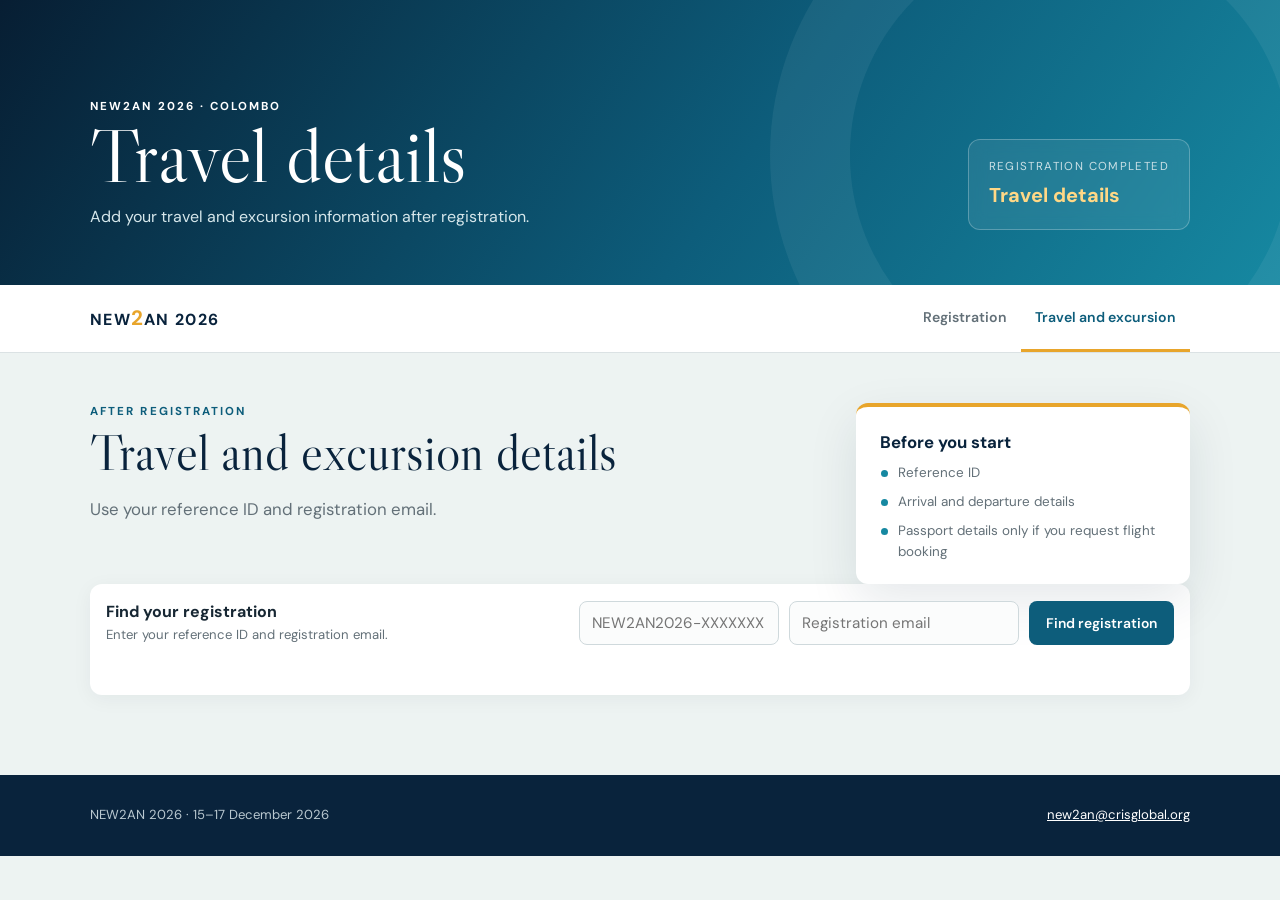
==== commit 2bc5a2c6: "Standardize and simplify participant language" ====
--- a/excursion.html
+++ b/excursion.html
@@ -3,56 +3,54 @@
 <head>
   <meta charset="utf-8">
   <meta name="viewport" content="width=device-width,initial-scale=1,viewport-fit=cover">
-  <meta name="description" content="Secure NEW2AN 2026 post-registration travel and excursion planning.">
-  <title>NEW2AN 2026 | Post-registration travel</title>
+  <meta name="description" content="NEW2AN 2026 travel and excursion details.">
+  <title>NEW2AN 2026 | Travel details</title>
   <link rel="preconnect" href="https://fonts.googleapis.com">
   <link rel="preconnect" href="https://fonts.gstatic.com" crossorigin>
   <link href="https://fonts.googleapis.com/css2?family=DM+Sans:wght@400;500;600;700&amp;family=Libre+Caslon+Display&amp;display=swap" rel="stylesheet">
   <link rel="stylesheet" href="style.css?v=6">
-  <link rel="stylesheet" href="extended.css?v=9">
-  <script defer src="excursion.js?v=2"></script>
+  <link rel="stylesheet" href="extended.css?v=11">
+  <script defer src="excursion.js?v=3"></script>
 </head>
 <body class="travel-page">
   <header class="travel-hero">
-    <div class="wrap travel-hero-inner"><div><p class="eyebrow">NEW2AN 2026 · Colombo</p><h1>Post-registration travel planning</h1><p>Complete this shorter follow-up after submitting payment and once your travel plans are available.</p></div><div class="travel-step"><span>Paid registration</span><strong>Travel follow-up</strong></div></div>
+    <div class="wrap travel-hero-inner"><div><p class="eyebrow">NEW2AN 2026 · Colombo</p><h1>Travel details</h1><p>Add your travel and excursion information after registration.</p></div><div class="travel-step"><span>Registration completed</span><strong>Travel details</strong></div></div>
   </header>
-  <nav class="topbar"><a class="brand" href="index.html#registration">NEW<span>2</span>AN 2026</a><div><a class="nav-link" href="index.html#registration">Main registration</a><a class="nav-link active" href="excursion.html">Travel &amp; excursion</a></div></nav>
+  <nav class="topbar"><a class="brand" href="index.html#registration">NEW<span>2</span>AN 2026</a><div><a class="nav-link" href="index.html#registration">Registration</a><a class="nav-link active" href="excursion.html">Travel and excursion</a></div></nav>
 
   <main class="wrap travel-main">
-    <section class="travel-intro"><div><p class="eyebrow ink">For participants who completed payment</p><h2>Add travel and excursion details later</h2><p>Your reference and registration email connect these details to the same master registration record.</p></div><aside><strong>Have these ready</strong><span>Registration reference</span><span>Arrival and departure plans</span><span>Passport details only when requesting flight booking</span></aside></section>
-
-    <section class="privacy-callout"><strong>Why this is separate</strong><p>Passport and birth details are sensitive. They are requested only when you ask the organisers to arrange your air ticket. The passport file is stored in the restricted Drive folder for your registration and is not shown in the public website.</p></section>
+    <section class="travel-intro"><div><p class="eyebrow ink">After registration</p><h2>Travel and excursion details</h2><p>Use your reference ID and registration email.</p></div><aside><strong>Before you start</strong><span>Reference ID</span><span>Arrival and departure details</span><span>Passport details only if you request flight booking</span></aside></section>
 
     <section id="unlock-card" class="lookup-card travel-lookup">
-      <div><strong>Open your follow-up form</strong><span>Use the reference and email from your NEW2AN registration.</span></div>
+      <div><strong>Find your registration</strong><span>Enter your reference ID and registration email.</span></div>
       <input id="travel-reference" aria-label="Registration reference" placeholder="NEW2AN2026-XXXXXXX" autocomplete="off">
       <input id="travel-email" type="email" aria-label="Registration email" placeholder="Registration email" autocomplete="email">
-      <button type="button" id="travel-load" class="btn primary">Continue securely</button>
+      <button type="button" id="travel-load" class="btn primary">Find registration</button>
       <p id="travel-load-message" class="form-message span-all" role="status" aria-live="polite"></p>
     </section>
 
     <form id="travel-form" class="form-shell travel-form" hidden novalidate>
-      <div class="travel-progress"><span class="active">1 Verify</span><span>2 Travel</span><span>3 Excursion</span><span>4 Flight help</span><span>5 Confirm</span></div>
+      <div class="travel-progress"><span class="active">1 Registration</span><span>2 Travel</span><span>3 Excursion</span><span>4 Flight</span><span>5 Confirm</span></div>
       <section class="form-section">
-        <div class="section-heading"><span>01</span><div><h3>Verified registration</h3><p>We reuse your saved details rather than asking for them again.</p></div></div>
-        <div class="record-banner"><div><small>Registration reference</small><strong id="loaded-reference"></strong></div><div><small>Participant</small><strong id="loaded-participant"></strong></div><div><small>Payment record</small><strong>Submitted</strong></div></div>
+        <div class="section-heading"><span>01</span><div><h3>Registration details</h3><p>Your saved details are shown below.</p></div></div>
+        <div class="record-banner"><div><small>Reference ID</small><strong id="loaded-reference"></strong></div><div><small>Participant</small><strong id="loaded-participant"></strong></div><div><small>Payment status</small><strong>Submitted</strong></div></div>
         <input name="Email" type="hidden">
       </section>
 
-      <section class="form-section"><div class="section-heading"><span>02</span><div><h3>Visit planning</h3><p>Enter what is known now. These requests do not confirm bookings.</p></div></div><div class="grid two"><label>Full name as shown in passport<input name="Passport_Name"></label><label>Passport issuing country<input name="Passport_Issuing_Country"></label><label>Visa invitation support<select name="Visa_Support"><option>No</option><option>Yes — invitation/support letter needed</option><option>Not sure yet</option></select></label><label>Travel assistance<select name="Travel_Agency_Assistance" id="travel-assistance"><option>No</option><option>Yes — flight options</option><option>Yes — airport transfer</option><option>Yes — flights and transfer</option><option>Not sure yet</option></select></label><label>Accommodation assistance<select name="Accommodation_Assistance"><option>No</option><option>Yes — hotel recommendations</option><option>Yes — booking coordination</option><option>Not sure yet</option></select></label><label>Room preference<select name="Room_Preference"><option value="">Not decided</option><option>Single room</option><option>Twin room</option><option>Double room</option></select></label><label>Expected arrival date<input name="Arrival_Date" type="date"></label><label>Expected departure date<input name="Departure_Date" type="date"></label><label>Arrival flight / airport<input name="Arrival_Details"></label><label>Departure flight / airport<input name="Departure_Details"></label><label>Transport to conference venue<select name="Venue_Transport"><option value="">Not decided</option><option>Organizer-arranged transport requested</option><option>Hotel transport</option><option>Taxi / ride-hailing</option><option>Self-arranged</option></select></label><label>Dietary preference<select name="Dietary_Preference"><option value="">Not specified</option><option>Vegetarian</option><option>Non-vegetarian</option><option>Halal</option></select></label><label>Accessibility or mobility support<input name="Accessibility_Needs"></label><label>Emergency contact name<input name="Emergency_Contact_Name"></label><label>Emergency contact phone<input name="Emergency_Contact_Phone" type="tel"></label></div><label>Travel or accommodation notes<textarea name="Visit_Notes" rows="3"></textarea></label></section>
+      <section class="form-section"><div class="section-heading"><span>02</span><div><h3>Travel and accommodation</h3><p>Enter the details currently available.</p></div></div><div class="grid two"><label>Name as shown in passport<input name="Passport_Name"></label><label>Passport issuing country<input name="Passport_Issuing_Country"></label><label>Visa support<select name="Visa_Support"><option>No</option><option>Yes — invitation/support letter needed</option><option>Not sure yet</option></select></label><label>Travel booking support<select name="Travel_Agency_Assistance" id="travel-assistance"><option>No</option><option>Yes — flight options</option><option>Yes — airport transfer</option><option>Yes — flights and transfer</option><option>Not sure yet</option></select></label><label>Accommodation support<select name="Accommodation_Assistance"><option>No</option><option>Yes — hotel recommendations</option><option>Yes — booking coordination</option><option>Not sure yet</option></select></label><label>Room preference<select name="Room_Preference"><option value="">Not decided</option><option>Single room</option><option>Twin room</option><option>Double room</option></select></label><label>Arrival date<input name="Arrival_Date" type="date"></label><label>Departure date<input name="Departure_Date" type="date"></label><label>Arrival flight and airport<input name="Arrival_Details"></label><label>Departure flight and airport<input name="Departure_Details"></label><label>Transport to conference venue<select name="Venue_Transport"><option value="">Not decided</option><option>Organiser-arranged transport requested</option><option>Hotel transport</option><option>Taxi or ride-hailing service</option><option>Self-arranged</option></select></label><label>Dietary preference<select name="Dietary_Preference"><option value="">Not specified</option><option>Vegetarian</option><option>Non-vegetarian</option><option>Halal</option></select></label><label>Accessibility support<input name="Accessibility_Needs"></label><label>Emergency contact name<input name="Emergency_Contact_Name"></label><label>Emergency contact phone<input name="Emergency_Contact_Phone" type="tel"></label></div><label>Additional travel or accommodation information<textarea name="Visit_Notes" rows="3"></textarea></label></section>
 
-      <section class="form-section"><div class="section-heading"><span>03</span><div><h3>Excursion</h3><p>Record interest now; final route and arrangements will be issued separately.</p></div></div><div class="grid two"><label>Would you join the excursion?<select name="Excursion_Interest" id="travel-excursion-interest"><option>No</option><option>Yes</option><option>Maybe — send details when available</option></select></label><label>Total participants<input name="Excursion_Participant_Count" type="number" min="1" max="10" value="1"></label></div><div id="travel-excursion-details" hidden><div class="grid two"><label>Additional participant names<textarea name="Excursion_Participant_Names" rows="2"></textarea></label><label>Relationship / group details<input name="Excursion_Group_Details"></label><label>Activity level<select name="Excursion_Activity_Level"><option>Low — short walks and frequent rests</option><option selected>Moderate — normal sightseeing</option><option>Active — longer walks / uneven surfaces</option></select></label><label>Mobility needs<input name="Excursion_Mobility_Needs"></label><label>Dietary or allergy notes<input name="Excursion_Dietary_Needs"></label><label>Preferred guide language<input name="Excursion_Guide_Language"></label></div></div></section>
+      <section class="form-section"><div class="section-heading"><span>03</span><div><h3>Excursion</h3><p>Indicate whether you plan to attend.</p></div></div><div class="grid two"><label>Do you plan to join the excursion?<select name="Excursion_Interest" id="travel-excursion-interest"><option>No</option><option>Yes</option><option>Maybe — send details when available</option></select></label><label>Number of participants<input name="Excursion_Participant_Count" type="number" min="1" max="10" value="1"></label></div><div id="travel-excursion-details" hidden><div class="grid two"><label>Additional participant names<textarea name="Excursion_Participant_Names" rows="2"></textarea></label><label>Group details<input name="Excursion_Group_Details"></label><label>Activity level<select name="Excursion_Activity_Level"><option>Low — short walks and frequent rests</option><option selected>Moderate — normal sightseeing</option><option>Active — longer walks / uneven surfaces</option></select></label><label>Mobility requirements<input name="Excursion_Mobility_Needs"></label><label>Dietary requirements or allergies<input name="Excursion_Dietary_Needs"></label><label>Preferred guide language<input name="Excursion_Guide_Language"></label></div></div></section>
 
       <section id="ticket-details" class="form-section" hidden>
-        <div class="section-heading"><span>04</span><div><h3>Flight &amp; passport requirements</h3><p>Required only when asking the organiser to arrange flight options.</p></div></div>
-        <div class="identity-source"><strong>Reused from registration</strong><span id="reused-identity"></span></div>
-        <div class="grid two"><label>Departure city / airport <b>*</b><input name="Ticket_Departure_City_Airport"></label><label>Preferred departure date from home country <b>*</b><input name="Preferred_Departure_Home_Date" type="date"></label><label>Preferred arrival date in Sri Lanka <b>*</b><input name="Preferred_Arrival_Sri_Lanka_Date" type="date"></label><label>Preferred departure date from Sri Lanka <b>*</b><input name="Preferred_Departure_Sri_Lanka_Date" type="date"></label><label>Preferred departure time from Sri Lanka <b>*</b><input name="Preferred_Departure_Sri_Lanka_Time" type="time"></label><label>Destination city / airport <b>*</b><input name="Ticket_Destination_City_Airport"></label><label>Passport number <b>*</b><input name="Passport_Number" autocomplete="off"></label><label>Date of birth <b>*</b><input name="Date_of_Birth" type="date"></label><label>Passport date of issue <b>*</b><input name="Passport_Issue_Date" type="date"></label><label>Passport date of expiry <b>*</b><input name="Passport_Expiry_Date" type="date"></label><label>Place / country of birth <b>*</b><input name="Place_Country_of_Birth"></label><label>Upload passport bio page <b>*</b><input id="passport-file" type="file" accept=".pdf,.jpg,.jpeg,.png,.webp,application/pdf,image/jpeg,image/png,image/webp"><small>One PDF or image, maximum 5 MB.</small></label><p id="passport-file-status" class="microcopy span-2">No passport file selected.</p></div>
+        <div class="section-heading"><span>04</span><div><h3>Flight booking details</h3><p>Required only if you request flight booking.</p></div></div>
+        <div class="identity-source"><strong>From your registration</strong><span id="reused-identity"></span></div>
+        <div class="grid two"><label>Departure city or airport <b>*</b><input name="Ticket_Departure_City_Airport"></label><label>Preferred departure date from home country <b>*</b><input name="Preferred_Departure_Home_Date" type="date"></label><label>Preferred arrival date in Sri Lanka <b>*</b><input name="Preferred_Arrival_Sri_Lanka_Date" type="date"></label><label>Preferred departure date from Sri Lanka <b>*</b><input name="Preferred_Departure_Sri_Lanka_Date" type="date"></label><label>Preferred departure time from Sri Lanka <b>*</b><input name="Preferred_Departure_Sri_Lanka_Time" type="time"></label><label>Destination city or airport <b>*</b><input name="Ticket_Destination_City_Airport"></label><label>Passport number <b>*</b><input name="Passport_Number" autocomplete="off"></label><label>Date of birth <b>*</b><input name="Date_of_Birth" type="date"></label><label>Passport issue date <b>*</b><input name="Passport_Issue_Date" type="date"></label><label>Passport expiry date <b>*</b><input name="Passport_Expiry_Date" type="date"></label><label>Place and country of birth <b>*</b><input name="Place_Country_of_Birth"></label><label>Upload passport information page <b>*</b><input id="passport-file" type="file" accept=".pdf,.jpg,.jpeg,.png,.webp,application/pdf,image/jpeg,image/png,image/webp"><small>One PDF or image, maximum 5 MB.</small></label><p id="passport-file-status" class="microcopy span-2">No file selected.</p></div>
       </section>
 
       <section class="form-section">
-        <div class="section-heading"><span>05</span><div><h3>Review and submit</h3><p>Submitting adds these details to your existing master registration record.</p></div></div>
+        <div class="section-heading"><span>05</span><div><h3>Confirm details</h3><p>Review the information before saving.</p></div></div>
         <label class="check"><input type="checkbox" name="Travel_Details_Consent" required><span>I confirm that the details are accurate and authorise the NEW2AN organising team to use and, where necessary, share them with its approved travel service provider solely to coordinate the requested travel arrangements. <b>*</b></span></label>
-        <button type="submit" id="travel-submit" class="btn primary submit">Save travel &amp; excursion details</button>
+        <button type="submit" id="travel-submit" class="btn primary submit">Save details</button>
         <p id="travel-message" class="form-message" role="status" aria-live="polite"></p>
       </section>
     </form>
--- a/extended.css
+++ b/extended.css
@@ -15,12 +15,13 @@
 @media(max-width:800px){.proforma-box{align-items:stretch;flex-direction:column}.proforma-box .btn{width:100%}}
 .future-events{background:#f7fafb;border:1px solid var(--line);border-radius:8px;padding:16px 20px;margin:0 0 20px}.future-events h4{margin:0 0 10px;color:var(--navy)}.event-choice{padding:10px 0;border-top:1px solid var(--line)}.event-choice small{display:block;margin-top:3px}
 .special-events .event-choice:first-child{border-top:0}.event-choice em{display:block;margin-top:4px;color:var(--muted);font-size:.82rem;font-style:normal}.special-events input{margin-top:4px}
-.event-flyer{margin:20px 0;padding:14px;background:#f7fafb;border:1px solid var(--line);border-radius:10px}.event-flyer img{display:block;width:min(100%,520px);height:auto;margin:auto;border-radius:6px}.event-flyer figcaption{margin-top:8px;text-align:center;color:var(--muted);font-size:.8rem}.past-events-toggle{min-height:44px;border:0;background:none;color:var(--blue);font:inherit;font-weight:700;padding:10px 0;cursor:pointer}.past-event-row{padding:10px 0;border-top:1px solid var(--line)}.past-event-row:first-of-type{border-top:0}.past-event-row strong,.past-event-row small{display:block}.past-event-row small{margin-top:3px;color:var(--muted)}.disabled-panel{background:#f2f4f5;border-color:#d8dfe2}.disabled-panel #gala-active-fields{opacity:.55}.billing-disabled input,.billing-disabled textarea{background:#eef1f2;color:#7a858a}
+.event-flyer-grid{display:grid;grid-template-columns:repeat(2,minmax(0,1fr));gap:16px;margin:20px 0}.event-flyer{margin:0;padding:14px;background:#f7fafb;border:1px solid var(--line);border-radius:10px}.event-flyer:last-child:nth-child(odd){grid-column:1/-1}.event-flyer img{display:block;width:100%;height:auto;margin:auto;border-radius:6px}.event-flyer:last-child:nth-child(odd) img{width:min(100%,520px)}.event-flyer figcaption{margin-top:8px;text-align:center;color:var(--muted);font-size:.8rem}.past-events-toggle{min-height:44px;border:0;background:none;color:var(--blue);font:inherit;font-weight:700;padding:10px 0;cursor:pointer}.past-event-row{padding:10px 0;border-top:1px solid var(--line)}.past-event-row:first-of-type{border-top:0}.past-event-row strong,.past-event-row small{display:block}.past-event-row small{margin-top:3px;color:var(--muted)}.disabled-panel{background:#f2f4f5;border-color:#d8dfe2}.disabled-panel #gala-active-fields{opacity:.55}.billing-disabled input,.billing-disabled textarea{background:#eef1f2;color:#7a858a}
 .workshop-admin{background:white;border-radius:12px;padding:26px;margin:25px 0;box-shadow:var(--shadow)}.admin-workshop-row{display:flex;justify-content:space-between;align-items:center;gap:15px;padding:12px 0;border-bottom:1px solid var(--line)}.admin-workshop-row span{display:block;color:var(--muted);font-size:.8rem}.admin-actions{display:flex;justify-content:flex-end;gap:10px}
 @media(max-width:800px){.admin-workshop-row,.admin-actions{align-items:stretch;flex-direction:column}.workshop-admin{padding:20px 15px}.future-events{padding:14px}}
 .nav-link{text-decoration:none}.excursion-price{display:flex;justify-content:space-between;gap:18px;align-items:center;margin:-8px 0 22px;padding:16px 18px;border:1px solid #efd8a5;border-left:4px solid var(--gold);border-radius:9px;background:#fff7e7}.excursion-price strong{color:var(--navy)}.excursion-price span{color:#664b16;font-size:.84rem;text-align:right}@media(max-width:600px){.excursion-price{align-items:flex-start;flex-direction:column}.excursion-price span{text-align:left}}
 .official-payment{display:flex;align-items:center;justify-content:space-between;gap:18px;margin:18px 0;padding:16px 18px;border:1px solid #c9e0e4;border-left:4px solid var(--blue);border-radius:9px;background:#edf6f7}.official-payment strong,.official-payment span{display:block}.official-payment span{margin-top:3px;color:var(--muted);font-size:.82rem}.separate-charge{margin:20px 0;padding:20px;border:1px solid #efd8a5;border-radius:10px;background:#fffaf0}.section-heading.compact{margin-bottom:14px}.section-heading.compact>span{width:32px;height:32px;font-size:.8rem}.events-view{padding-top:38px;padding-bottom:55px}.events-view .dashboard-head{align-items:flex-start}.event-grid{display:grid;grid-template-columns:repeat(2,minmax(0,1fr));gap:20px}.event-card{background:#fff;border:1px solid var(--line);border-radius:12px;padding:24px;box-shadow:var(--shadow)}.event-card>span{color:var(--blue);font-size:.74rem;font-weight:700;letter-spacing:.08em;text-transform:uppercase}.event-card h3{margin:7px 0 10px;color:var(--navy)}.event-card p{color:var(--muted)}.event-card.featured{border-top:4px solid var(--gold)}.event-card.pending{background:#f7fafb;box-shadow:none}.event-price{display:grid;grid-template-columns:1fr 1fr auto;gap:12px;align-items:center;padding:12px 0;border-top:1px solid var(--line)}.event-price strong{color:var(--navy)}.event-price span{color:var(--muted);font-size:.84rem}.topbar>div{display:flex;flex-wrap:wrap;justify-content:flex-end}.btn[hidden]{display:none}
 @media(max-width:800px){.official-payment{align-items:stretch;flex-direction:column}.official-payment .btn{width:100%;text-align:center}.event-grid{grid-template-columns:1fr}.event-price{grid-template-columns:1fr}.topbar{height:auto;min-height:60px;align-items:center;gap:4px;flex-wrap:wrap;padding-block:7px}.topbar>div{width:100%;gap:2px;justify-content:flex-start}.nav-link{padding:8px 9px}}
+@media(max-width:800px){.event-flyer-grid{grid-template-columns:1fr}.event-flyer:last-child:nth-child(odd){grid-column:auto}}
 .whatsapp-support{position:fixed;right:max(18px,env(safe-area-inset-right));bottom:max(18px,env(safe-area-inset-bottom));z-index:60;display:flex;flex-direction:column;align-items:flex-end;gap:12px}.whatsapp-fab{display:flex;align-items:center;gap:9px;border:0;border-radius:999px;padding:12px 18px;background:#138a4b;color:#fff;font:700 .88rem 'DM Sans',sans-serif;box-shadow:0 10px 30px rgba(8,76,40,.28);cursor:pointer;transition:transform .2s,box-shadow .2s}.whatsapp-fab:hover{transform:translateY(-2px);box-shadow:0 14px 34px rgba(8,76,40,.34)}.whatsapp-fab:focus-visible,.whatsapp-close:focus-visible,.whatsapp-send:focus-visible{outline:3px solid #f4bd54;outline-offset:3px}.whatsapp-fab svg{width:24px;height:24px;fill:currentColor}.whatsapp-panel{position:absolute;right:0;bottom:64px;width:min(430px,calc(100vw - 36px));max-height:min(720px,calc(100vh - 105px));overflow:auto;overscroll-behavior:contain;background:#fff;border:1px solid #cbdade;border-radius:18px;box-shadow:0 24px 70px rgba(9,35,60,.25)}.whatsapp-panel[hidden]{display:none}.whatsapp-panel-head{position:sticky;top:0;z-index:2;display:flex;align-items:flex-start;justify-content:space-between;gap:15px;padding:20px 20px 16px;background:#0c5030;color:#fff;border-radius:17px 17px 0 0}.whatsapp-panel-head h2{margin:2px 0 3px;font-family:'Libre Caslon Display',serif;font-size:1.55rem;font-weight:400}.whatsapp-panel-head p{margin:0;color:#d6eadf;font-size:.78rem}.whatsapp-kicker{font-size:.67rem;font-weight:700;letter-spacing:.12em;text-transform:uppercase;color:#aee8c6}.whatsapp-close{flex:none;width:44px;height:44px;border:1px solid rgba(255,255,255,.28);border-radius:50%;background:rgba(255,255,255,.1);color:#fff;font-size:1.5rem;line-height:1;cursor:pointer}.whatsapp-panel form{padding:18px 20px 20px}.whatsapp-panel label{margin-bottom:13px}.whatsapp-fields{display:grid;gap:12px}.whatsapp-fields.two{grid-template-columns:repeat(2,minmax(0,1fr))}.whatsapp-recipient{margin:4px 0 13px;padding:11px 13px;border:1px solid #b9dfc8;border-left:4px solid #138a4b;border-radius:8px;background:#eff9f3;color:#244b34;font-size:.78rem}.whatsapp-recipient strong{display:block;color:#0c5030;font-size:.86rem}.whatsapp-preview{margin:0 0 13px;padding:12px;border-radius:9px;background:#f1f6f7;border:1px solid #d8e4e6}.whatsapp-preview>strong{display:block;margin-bottom:7px;color:var(--navy);font-size:.78rem}.whatsapp-preview pre{margin:0;white-space:pre-wrap;overflow-wrap:anywhere;font:400 .75rem/1.55 ui-monospace,SFMono-Regular,Menlo,monospace;color:#29404d}.whatsapp-programme-note,.whatsapp-privacy{margin:10px 0;color:var(--muted);font-size:.72rem;line-height:1.45}.whatsapp-programme-note{padding:9px 10px;border-radius:7px;background:#fff7e7;color:#664b16}.whatsapp-programme-note a{color:var(--blue)}.whatsapp-privacy{margin-top:12px}.whatsapp-status{min-height:19px;margin:8px 0;font-size:.76rem;color:var(--danger)}.whatsapp-send{width:100%;border:0;border-radius:9px;padding:12px 16px;background:#138a4b;color:#fff;font:700 .9rem 'DM Sans',sans-serif;cursor:pointer}.whatsapp-send:hover{background:#0c7440}
 @media(max-width:600px){.whatsapp-support{right:10px;bottom:max(10px,env(safe-area-inset-bottom))}.whatsapp-panel{position:fixed;left:10px;right:10px;bottom:76px;width:auto;max-height:calc(100vh - 92px);border-radius:15px}.whatsapp-panel-head{border-radius:14px 14px 0 0}.whatsapp-fields.two{grid-template-columns:1fr}.whatsapp-fab span{font-size:.8rem}}
 .travel-page{background:#edf3f2}.travel-hero{position:relative;overflow:hidden;background:linear-gradient(125deg,#071e33 0%,#0d5d7b 58%,#1688a1 100%);color:#fff}.travel-hero:after{content:"";position:absolute;right:-90px;bottom:-170px;width:440px;height:440px;border:80px solid rgba(255,255,255,.06);border-radius:50%}.travel-hero-inner{min-height:285px;display:flex;align-items:flex-end;justify-content:space-between;gap:30px;padding-block:55px;position:relative;z-index:1}.travel-hero h1{font:400 clamp(2.6rem,6vw,5.5rem)/.95 'Libre Caslon Display',serif;margin:.25rem 0 .8rem;max-width:760px}.travel-hero p:last-child{margin:0;color:#d6e7eb;max-width:620px}.travel-step{min-width:190px;padding:18px 20px;border:1px solid rgba(255,255,255,.25);border-radius:12px;background:rgba(255,255,255,.08);backdrop-filter:blur(8px)}.travel-step span,.travel-step strong{display:block}.travel-step span{font-size:.72rem;text-transform:uppercase;letter-spacing:.12em;color:#cbe0e5}.travel-step strong{font-size:1.25rem;margin-top:4px;color:#ffd886}.travel-main{padding-block:50px 80px}.travel-intro{display:grid;grid-template-columns:1.6fr .75fr;gap:55px;align-items:start}.travel-intro h2{font:400 clamp(2rem,4vw,3.3rem)/1.05 'Libre Caslon Display',serif;color:var(--navy);margin:.3rem 0 1rem}.travel-intro>div>p:last-child{color:var(--muted);font-size:1.05rem}.travel-intro aside{display:grid;gap:8px;background:#fff;padding:22px 24px;border-radius:12px;border-top:4px solid var(--gold);box-shadow:var(--shadow)}.travel-intro aside strong{color:var(--navy);font-size:1.05rem}.travel-intro aside span{padding-left:18px;color:var(--muted);font-size:.84rem;position:relative}.travel-intro aside span:before{content:"";position:absolute;left:1px;top:.55em;width:7px;height:7px;border-radius:50%;background:var(--sea)}.privacy-callout{margin:28px 0 20px;padding:18px 22px;border-left:4px solid var(--blue);border-radius:9px;background:#e5f1f3}.privacy-callout strong{color:var(--navy)}.privacy-callout p{margin:.3rem 0 0;color:#455d68;font-size:.88rem}.travel-lookup{grid-template-columns:1fr 200px 230px auto;margin-top:0}.span-all{grid-column:1/-1;margin:0}.travel-form{margin-top:28px}.travel-progress{display:grid;grid-template-columns:repeat(4,1fr);background:var(--navy);color:#ffffff8c}.travel-progress span{padding:14px;text-align:center;font-size:.8rem;border-right:1px solid #ffffff1c}.travel-progress .active{color:#fff;border-bottom:3px solid var(--gold)}.record-banner{display:grid;grid-template-columns:repeat(2,1fr);gap:16px;margin-bottom:24px;padding:17px 20px;border:1px solid #c9e0e4;border-radius:9px;background:#edf6f7}.record-banner small,.record-banner strong{display:block}.record-banner small{color:var(--muted);font-size:.7rem;text-transform:uppercase;letter-spacing:.08em}.record-banner strong{color:var(--navy);margin-top:3px}.choice-field{margin:0;padding:0;border:0}.choice-field legend{margin-bottom:14px;color:#344651;font-size:.9rem;font-weight:600}.choice-field legend b{color:var(--danger)}.choice{display:flex;flex-direction:row;align-items:flex-start;gap:12px;margin:10px 0;padding:15px 17px;border:1px solid var(--line);border-radius:9px;background:#fbfcfc;cursor:pointer}.choice:has(input:checked){border-color:var(--sea);background:#edf6f7;box-shadow:0 0 0 2px rgba(22,136,161,.1)}.choice input{width:18px;height:18px;margin:3px 0 0;accent-color:var(--blue);flex:none}.choice span,.choice strong{display:block}.choice span{font-weight:400;color:var(--muted)}.choice strong{color:var(--navy)}.travel-form input[readonly]{background:#edf1f2;color:#53656d;cursor:not-allowed}.travel-form [hidden]{display:none!important}
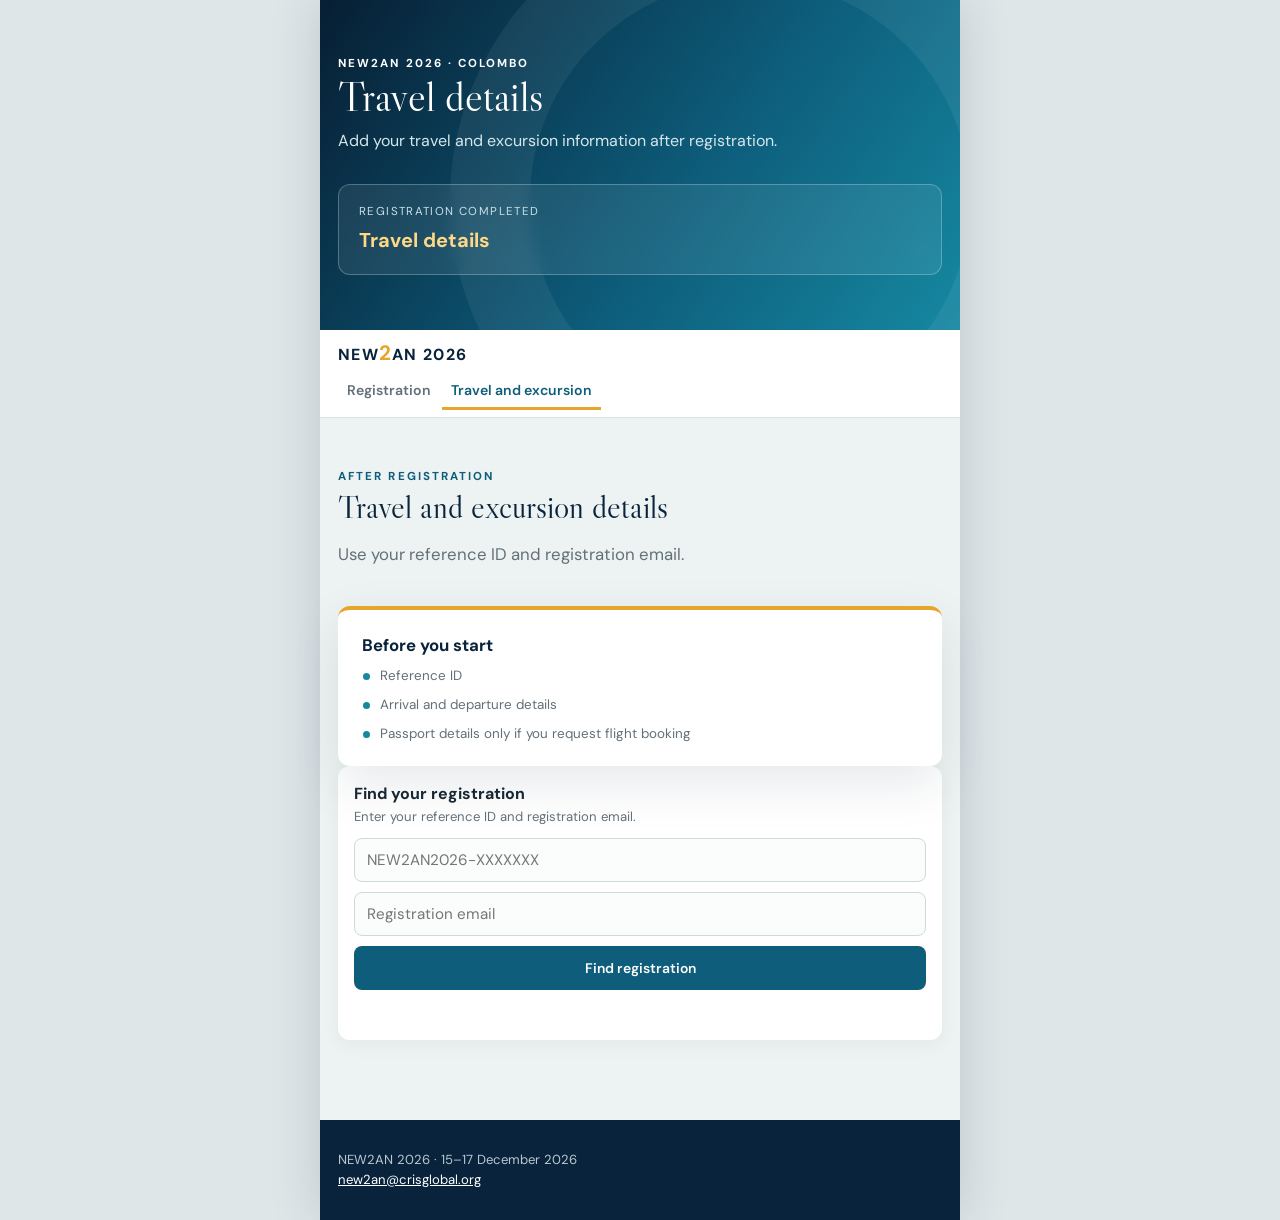
==== commit f6f3fd9f: "Frame desktop layout like the compact view" ====
--- a/excursion.html
+++ b/excursion.html
@@ -9,7 +9,7 @@
   <link rel="preconnect" href="https://fonts.gstatic.com" crossorigin>
   <link href="https://fonts.googleapis.com/css2?family=DM+Sans:wght@400;500;600;700&amp;family=Libre+Caslon+Display&amp;display=swap" rel="stylesheet">
   <link rel="stylesheet" href="style.css?v=6">
-  <link rel="stylesheet" href="extended.css?v=11">
+  <link rel="stylesheet" href="extended.css?v=14">
   <script defer src="excursion.js?v=3"></script>
 </head>
 <body class="travel-page">
--- a/extended.css
+++ b/extended.css
@@ -13,7 +13,7 @@
 .grid{align-items:end}
 .form-section>label:not(.check){margin-bottom:18px}
 @media(max-width:800px){.proforma-box{align-items:stretch;flex-direction:column}.proforma-box .btn{width:100%}}
-.future-events{background:#f7fafb;border:1px solid var(--line);border-radius:8px;padding:16px 20px;margin:0 0 20px}.future-events h4{margin:0 0 10px;color:var(--navy)}.event-choice{padding:10px 0;border-top:1px solid var(--line)}.event-choice small{display:block;margin-top:3px}
+.future-events{background:#f7fafb;border:1px solid var(--line);border-radius:8px;padding:16px 20px;margin:0 0 20px}.future-events h4{margin:0 0 10px;color:var(--navy)}.event-choice{padding:12px 0;border-top:1px solid var(--line);gap:12px}.event-choice-copy{display:grid;min-width:0;gap:4px;line-height:1.35}.event-choice-copy strong{color:var(--navy);overflow-wrap:anywhere}.event-choice small{display:block;margin:0;overflow-wrap:anywhere}
 .special-events .event-choice:first-child{border-top:0}.event-choice em{display:block;margin-top:4px;color:var(--muted);font-size:.82rem;font-style:normal}.special-events input{margin-top:4px}
 .event-flyer-grid{display:grid;grid-template-columns:repeat(2,minmax(0,1fr));gap:16px;margin:20px 0}.event-flyer{margin:0;padding:14px;background:#f7fafb;border:1px solid var(--line);border-radius:10px}.event-flyer:last-child:nth-child(odd){grid-column:1/-1}.event-flyer img{display:block;width:100%;height:auto;margin:auto;border-radius:6px}.event-flyer:last-child:nth-child(odd) img{width:min(100%,520px)}.event-flyer figcaption{margin-top:8px;text-align:center;color:var(--muted);font-size:.8rem}.past-events-toggle{min-height:44px;border:0;background:none;color:var(--blue);font:inherit;font-weight:700;padding:10px 0;cursor:pointer}.past-event-row{padding:10px 0;border-top:1px solid var(--line)}.past-event-row:first-of-type{border-top:0}.past-event-row strong,.past-event-row small{display:block}.past-event-row small{margin-top:3px;color:var(--muted)}.disabled-panel{background:#f2f4f5;border-color:#d8dfe2}.disabled-panel #gala-active-fields{opacity:.55}.billing-disabled input,.billing-disabled textarea{background:#eef1f2;color:#7a858a}
 .workshop-admin{background:white;border-radius:12px;padding:26px;margin:25px 0;box-shadow:var(--shadow)}.admin-workshop-row{display:flex;justify-content:space-between;align-items:center;gap:15px;padding:12px 0;border-bottom:1px solid var(--line)}.admin-workshop-row span{display:block;color:var(--muted);font-size:.8rem}.admin-actions{display:flex;justify-content:flex-end;gap:10px}
@@ -28,6 +28,48 @@
 @media(max-width:800px){.travel-hero-inner{min-height:250px;align-items:flex-start;flex-direction:column;justify-content:center}.travel-step{min-width:0;width:100%}.travel-intro{grid-template-columns:1fr;gap:22px}.travel-lookup{grid-template-columns:1fr}.record-banner{grid-template-columns:1fr}.travel-progress span{font-size:.7rem;padding:11px 5px}}
 .travel-page{font-family:'DM Sans',sans-serif;color:var(--ink)}.travel-page .topbar{height:68px;background:rgba(255,255,255,.96);display:flex;align-items:center;justify-content:space-between;padding:0 max(18px,calc((100% - 1100px)/2));position:sticky;top:0;z-index:10;border-bottom:1px solid var(--line)}.travel-page .brand{color:var(--navy);font-weight:700;text-decoration:none;letter-spacing:.08em}.travel-page .brand span{color:var(--gold);font-size:1.3em}.travel-page .nav-link{display:inline-block;text-decoration:none;padding:23px 14px;color:var(--muted);font:600 .88rem 'DM Sans',sans-serif;border-bottom:3px solid transparent}.travel-page .nav-link.active{color:var(--blue);border-color:var(--gold)}.travel-progress{grid-template-columns:repeat(5,1fr)}.record-banner{grid-template-columns:repeat(4,1fr);margin-bottom:0}.identity-source{display:flex;justify-content:space-between;gap:18px;margin:-6px 0 24px;padding:13px 16px;border-radius:8px;background:#f1f6f7;color:var(--muted);font-size:.82rem}.identity-source strong{color:var(--navy)}
 @media(max-width:800px){.travel-page .topbar{height:auto;min-height:60px;align-items:center;gap:4px;flex-wrap:wrap;padding:7px 18px}.travel-page .topbar>div{width:100%;display:flex;gap:2px;justify-content:flex-start}.travel-page .nav-link{padding:8px 9px}.record-banner{grid-template-columns:repeat(2,1fr)}.identity-source{align-items:flex-start;flex-direction:column}}
+.rotating-registration-fee{display:inline-block;transition:opacity .2s ease,transform .2s ease}.rotating-registration-fee.switching{opacity:0;transform:translateY(4px)}@media(prefers-reduced-motion:reduce){.rotating-registration-fee{transition:none}}
 .btn{min-height:44px}
 :root{--muted:#637078}
 .whatsapp-fab,.whatsapp-send{background:#128044}.whatsapp-fab:hover,.whatsapp-send:hover{background:#0c7440}
+
+/* Keep the clear, single-column registration view on wide computer screens.
+   The page behaves like a centred conference app instead of stretching across
+   the full browser window. */
+@media(min-width:801px){
+  html{background:#dfe6e8}
+  body{position:relative;max-width:640px;min-height:100vh;margin-inline:auto;box-shadow:0 0 48px rgba(9,35,60,.16)}
+  .hero{height:260px}
+  .hero-copy h1{font-size:2.25rem}
+  .topbar{height:auto;min-height:60px;align-items:center;gap:4px;flex-wrap:wrap;padding:7px 18px}
+  .topbar>div{width:100%;gap:2px;justify-content:flex-start}
+  .nav-link{padding:8px 9px}
+  .intro{grid-template-columns:1fr;gap:20px;padding-top:45px}
+  .intro h2{font-size:2rem}
+  .lookup-card,.grid.two,.grid.four,.support-grid,.event-grid,.event-price{grid-template-columns:1fr}
+  .span-2,.span-3{grid-column:auto}
+  .form-section{padding:30px 20px}
+  .progress span{font-size:0;padding:12px}
+  .progress span:before{content:counter(progress);font-size:.8rem}
+  .progress{counter-reset:progress}
+  .progress span{counter-increment:progress}
+  .metrics{grid-template-columns:repeat(2,1fr)}
+  .dashboard-head,footer,.proforma-box,.official-payment,.admin-workshop-row,.admin-actions{align-items:stretch;flex-direction:column}
+  .proforma-box .btn,.official-payment .btn{width:100%;text-align:center}
+  .event-flyer-grid{grid-template-columns:1fr}
+  .event-flyer:last-child:nth-child(odd){grid-column:auto}
+  .workshop-admin{padding:20px 15px}
+  .future-events{padding:14px}
+  .whatsapp-support{right:calc((100vw - 640px)/2 + 18px)}
+  .travel-page .topbar{height:auto;min-height:60px;align-items:center;gap:4px;flex-wrap:wrap;padding:7px 18px}
+  .travel-page .topbar>div{width:100%;display:flex;gap:2px;justify-content:flex-start}
+  .travel-page .nav-link{padding:8px 9px}
+  .travel-hero-inner{min-height:250px;align-items:flex-start;flex-direction:column;justify-content:center}
+  .travel-hero h1{font-size:2.6rem}
+  .travel-step{min-width:0;width:100%}
+  .travel-intro,.travel-lookup{grid-template-columns:1fr}
+  .travel-intro{gap:22px}
+  .travel-intro h2{font-size:2rem}
+  .record-banner{grid-template-columns:repeat(2,1fr)}
+  .identity-source{align-items:flex-start;flex-direction:column}
+}
